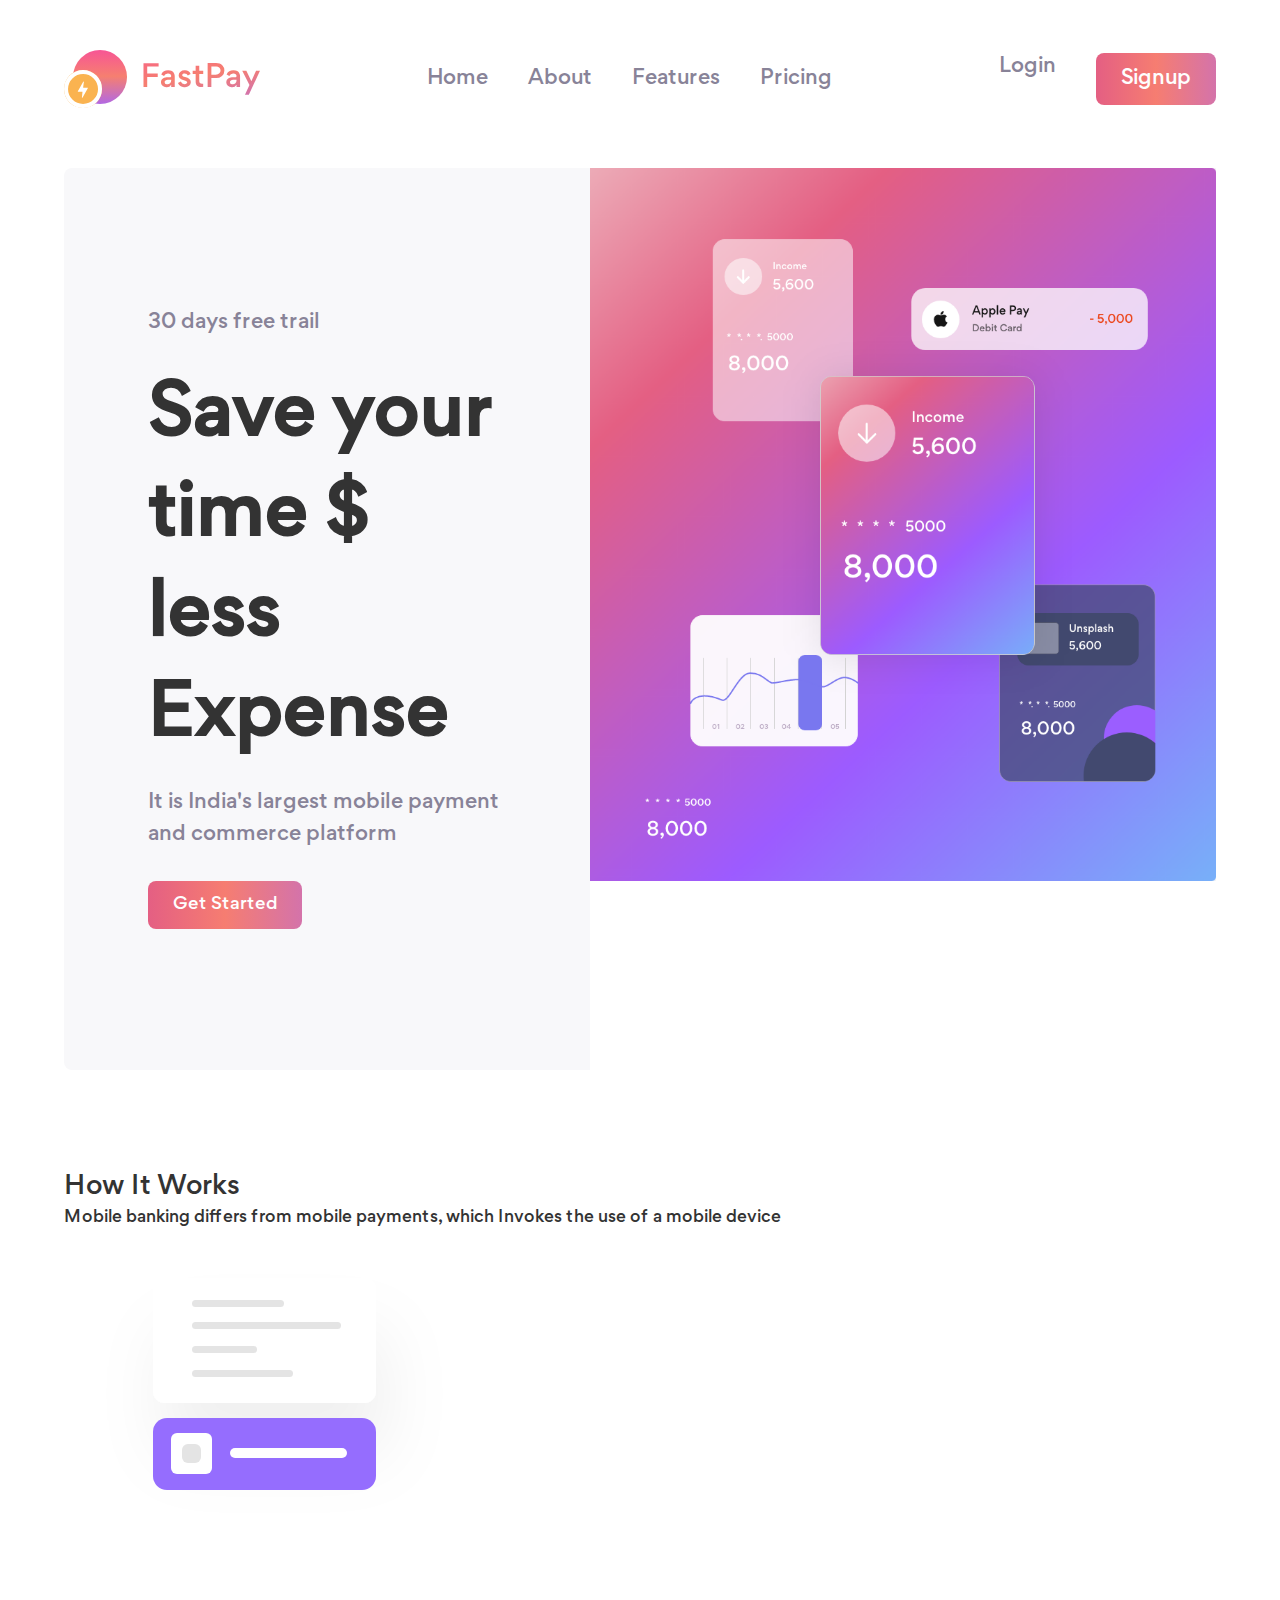
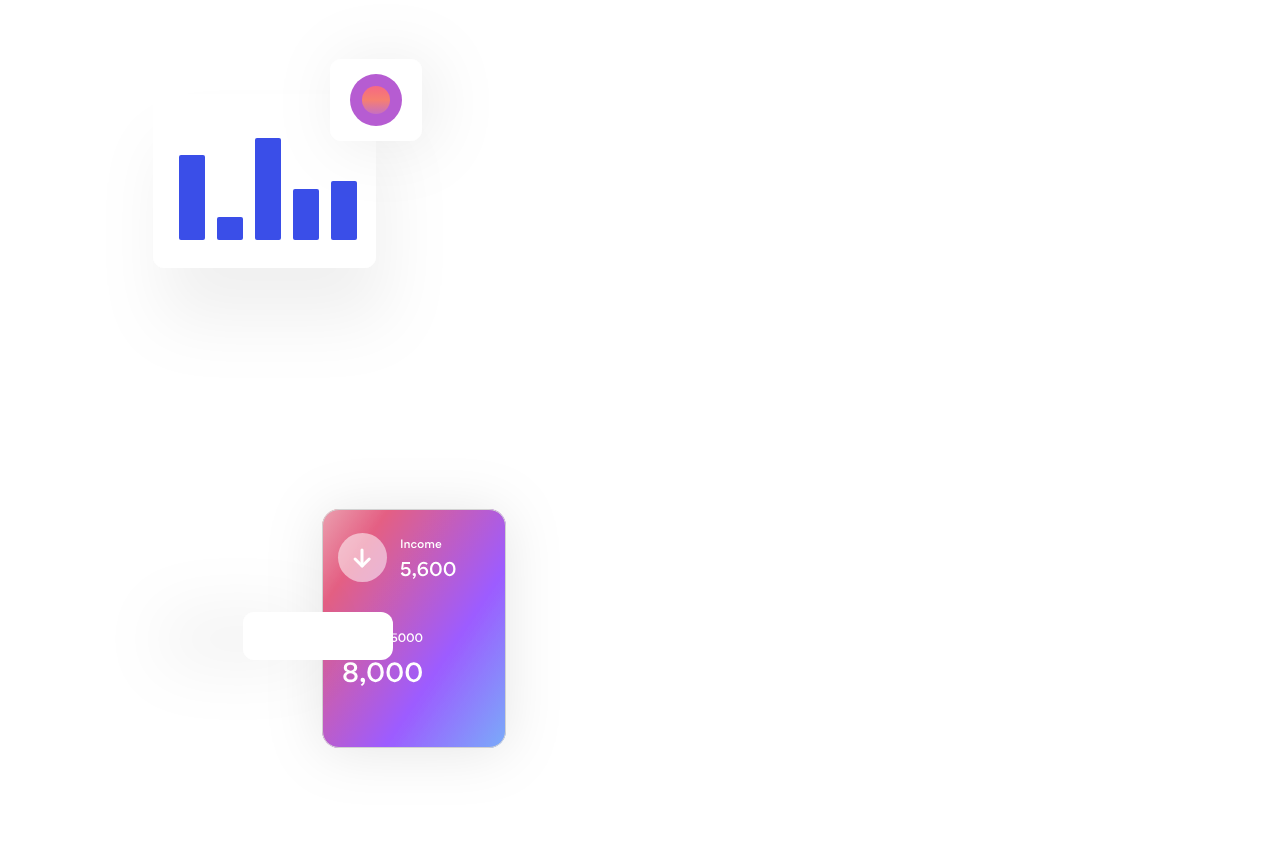
==== index.html @ bd124e69 "second  commit" ====
<!DOCTYPE html>
<html lang="en">
  <head>
    <meta charset="UTF-8" />
    <meta http-equiv="X-UA-Compatible" content="IE=edge" />
    <meta name="viewport" content="width=device-width, initial-scale=1.0" />
    <title>FastPay</title>
    <link rel="stylesheet" href="style.css" />
  </head>
  <body>
    <!-- header -->
    <header>
      <section class="wrapper">
        <section class="head">
          <div class="left">
            <h1>
              <a href="#"><img src="Assets/fastpay - logo.svg" alt="logo" /></a>
            </h1>
          </div>
          <div class="middle">
            <nav>
              <ul>
                <li><a href="#">Home</a></li>
                <li><a href="#">About</a></li>
                <li><a href="#">Features</a></li>
                <li><a href="#">Pricing</a></li>
              </ul>
            </nav>
          </div>
          <div class="right">
            <ul>
              <li><a href="#">Login</a></li>
              <li><a href="#" class="button">Signup</a></li>
            </ul>
          </div>
        </section>
      </section>
    </header>

    <!-- <section id="spotlight"> -->
    <section id="spotlight">
      <section class="wrapper">
        <section class="container">
          <div class="left">
            <small>30 days free trail</small>
            <h3>Save your time $ less Expense</h3>
            <p>It is India's largest mobile payment and commerce platform</p>
            <a href="#" class="button">Get Started</a>
          </div>
          <div class="right">
            <img src="Assets/spotlight - image.png" alt="spotlight" />
          </div>
        </section>
      </section>
    </section>

    <!-- <section id="working"> -->
    <section id="working">
      <section class="wrapper">
        <div class="top">
          <h2>How It Works</h2>
          <p>
            Mobile banking differs from mobile payments, which Invokes the use
            of a mobile device
          </p>
        </div>
        <div class="bottom">
            <div class="left">
                <div class="information">
                    <img src="Assets/information.svg" alt="information">
                </div>
                <h5></h5>
                <p></p>
            </div>
            <div class="middle">
                <div class="Data Secure">
                    <img src="Assets/Data Secure.svg" alt="">
                </div>
                <h5></h5>
                <p></p>
            </div>
            <div class="right">
                <div class="Add cards">
                    <img src="Assets/Add cards.svg" alt="Add cards">
                </div>
                <h5></h5>
                <p></p>
                <div>
                    <h6></h6>
                </div>
            </div>
        </div>
      </section>
    </section>
  </body>
</html>
---- style.css ----
* {
  margin: 0;
  padding: 0;
  border: 0;
  vertical-align: baseline;
  background: transparent;
  font-weight: normal;
  text-decoration: none;
  outline: none;
  -webkit-box-sizing: border-box;
  -moz-box-sizing: border-box;
  box-sizing: border-box;
}
ol,
ul {
  list-style: none;
}
del {
  text-decoration: line-through;
}
@font-face {
  font-family: 'Gordita';
  src: url('fonts/Gordita-Medium.woff2') format('woff2'),
      url('fonts/Gordita-Regular.woff') format('woff');
  font-weight: 500;
  font-style: normal;
  font-display: swap;
}

@font-face {
  font-family: 'Gordita';
  src: url('fonts/Gordita-Medium.woff2') format('woff2'),
      url('fonts/Gordita-Medium.woff') format('woff');
  font-weight: normal;
  font-style: normal;
  font-display: swap;
}


body {
  font-family: "Gordita", Arial, Helvetica, sans-serif;
  font-size: 17px;
  color: #333;
  overflow-x: hidden;
  max-width: 1440px;
  margin: 0 auto;
}
input,
textarea,
select {
  font-family: "Gordita", Arial, Helvetica, sans-serif;
}

a {
  color: #333;
}
a:hover,
.submit:hover {
  filter: alpha(opacity = 85);
  -moz-opacity: 0.85;
  -khtml-opacity: 0.85;
  opacity: 0.85;
}
.thumb {
  display: block;
}
.thumb img {
  display: block;
  width: 100%;
}
p {
  line-height: 1.6em;
  font-size: 16px;
}
.hidden {
  display: none;
}
br.clear {
  clear: both;
  line-height: 0;
}
.wrapper {
  width: 90%;
  margin: 0 auto;
  max-width: 1440px;
}

/* header */

header { 
  
}
header section.wrapper{
  
}
header section.head{
  display: flex;
  justify-content: space-between;
  align-items: center;
  padding:50px 0;
}
header section.head ul li a{
  color: #888398;
  font-size: 20px;
  
}

header section.head div.left { 

}

header section.head div.left h1 { 

}

header section.head div.left h1 a { 

}

header section.head div.left h1 a img { 
  display: block;
  width: 100%;
}

header section.head div.middle { 

}

header section.head div.middle nav { 

}

header section.head div.middle nav ul { 
  display: flex;
  justify-content: space-between;

}

header section.head div.middle nav ul li { 
  margin-right: 40px;
}
header section.head div.middle nav ul li:last-child{
  margin-right: 0px;
}

header section.head div.middle nav ul li a { 

}
header section.head div.middle nav ul li a:hover{
  color: #000;
  border-bottom: 3px solid #E45F83;
  font-weight: 500;
}

header section.head div.right { 

}

header section.head div.right ul { 
  display: flex;
  justify-content: space-between;
}

header section.head div.right ul li { 
  margin-right: 40px;
}
header section.head div.right ul li:last-child { 
  margin-right: 0;
}
header section.head div.right ul li a.button { 
  display: inline-block;
  background-image: linear-gradient(to right,#E45F83,#f67d71,#d473aa);
  color: #fefefe;
  padding: 12px 25px;
  border-radius: 8px;
}
#spotlight { 

}
#spotlight section.wrapper { 

}

#spotlight section.container {
  display: flex;
  padding: 10px 0 100px;
}

#spotlight section.container div.left {
  background: #F8F8FA;
  width: 46%;
  padding: 141px 84px ;
  border-radius: 8px 0 0 8px;
}

#spotlight section.container div.left small {
  color: #888398;
  font-size: 20px;
  font-weight: 400;
}

#spotlight section.container div.left h3 {
  font-size: 70px;
  font-weight: bolder;
  font-family: 'Gordita';
  margin-bottom: 20px;
  margin-top: 30px;
}

#spotlight section.container div.left p {
  color: #888398;
  font-size: 20px;
  margin-bottom: 30px;
}

#spotlight section.container div.left a.button { 
  display: inline-block;
  background-image: linear-gradient(to right,#E45F83,#f67d71,#d473aa);
  color: #fefefe;
  padding: 12px 25px;
  border-radius: 8px;
}

#spotlight section.container div.right {
  width: 55%;
}

#spotlight section.container div.right img { 
  display: block;
  width: 100%;
}
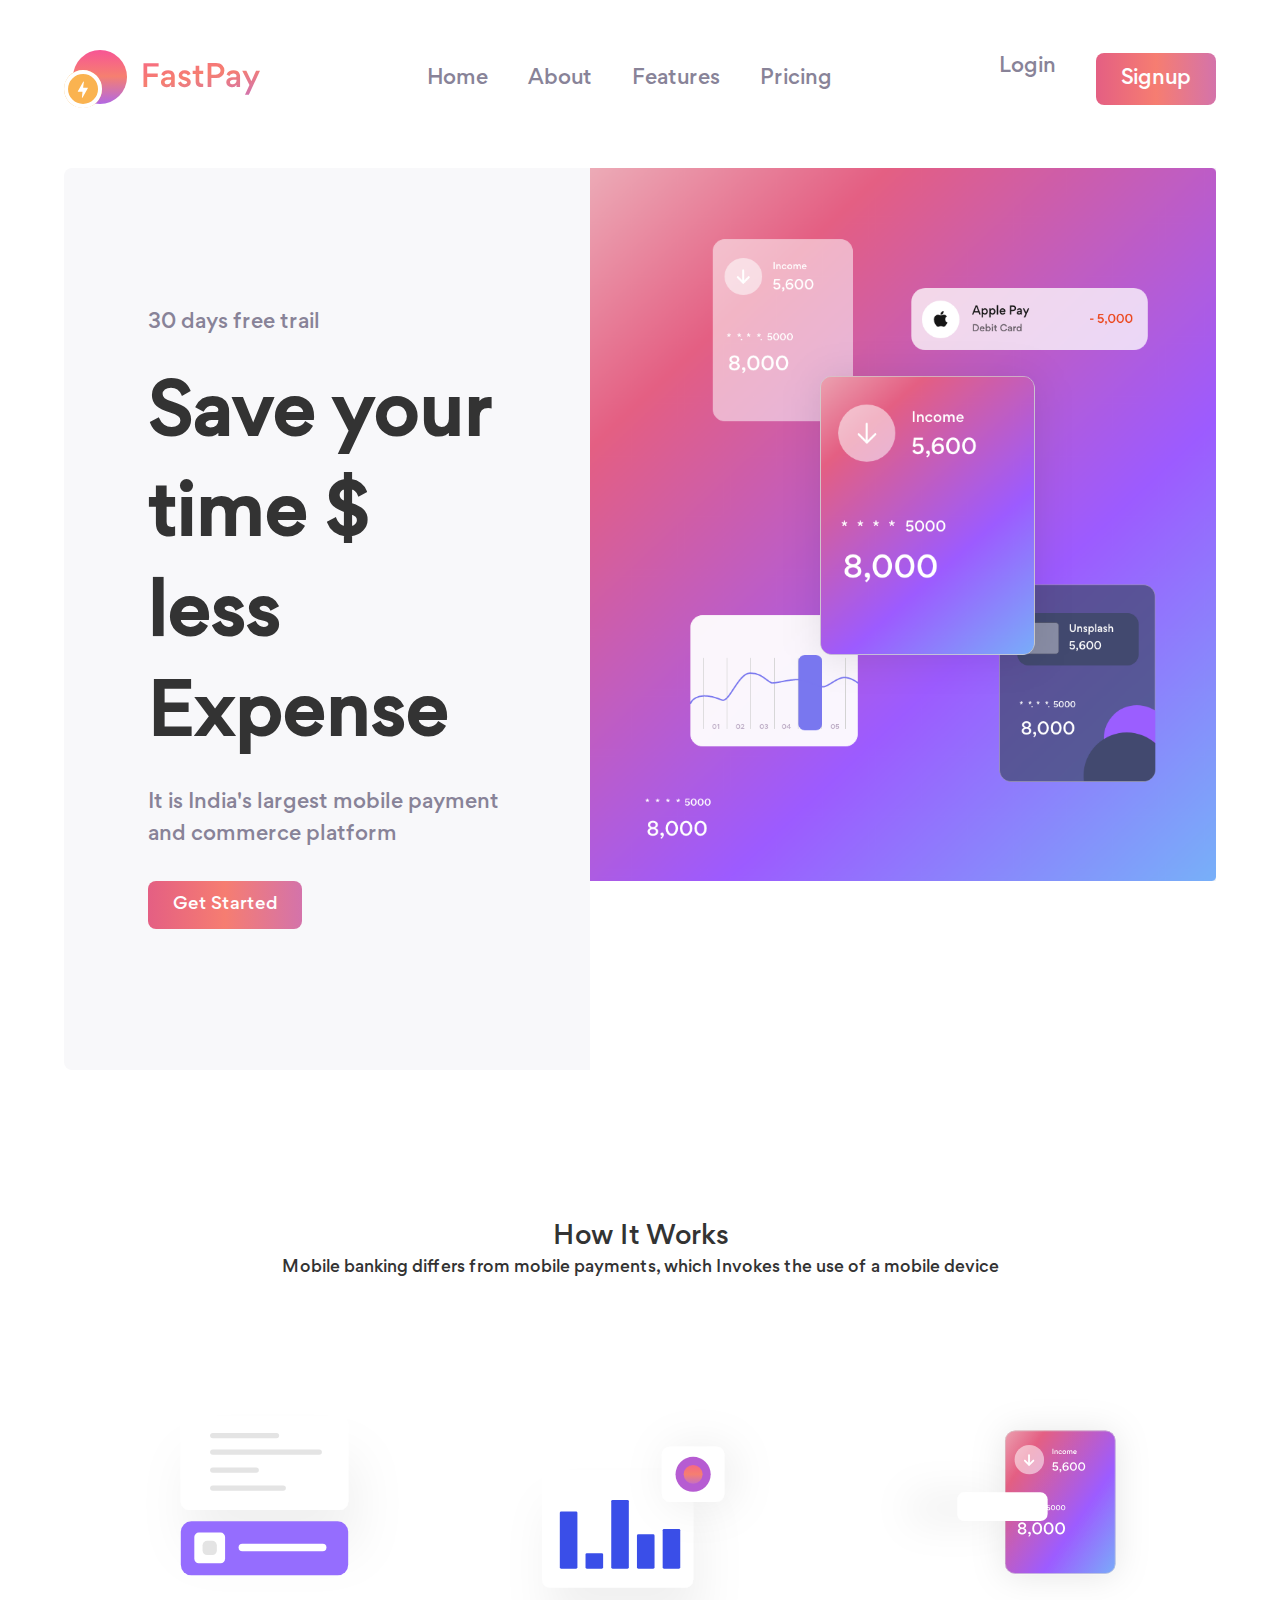
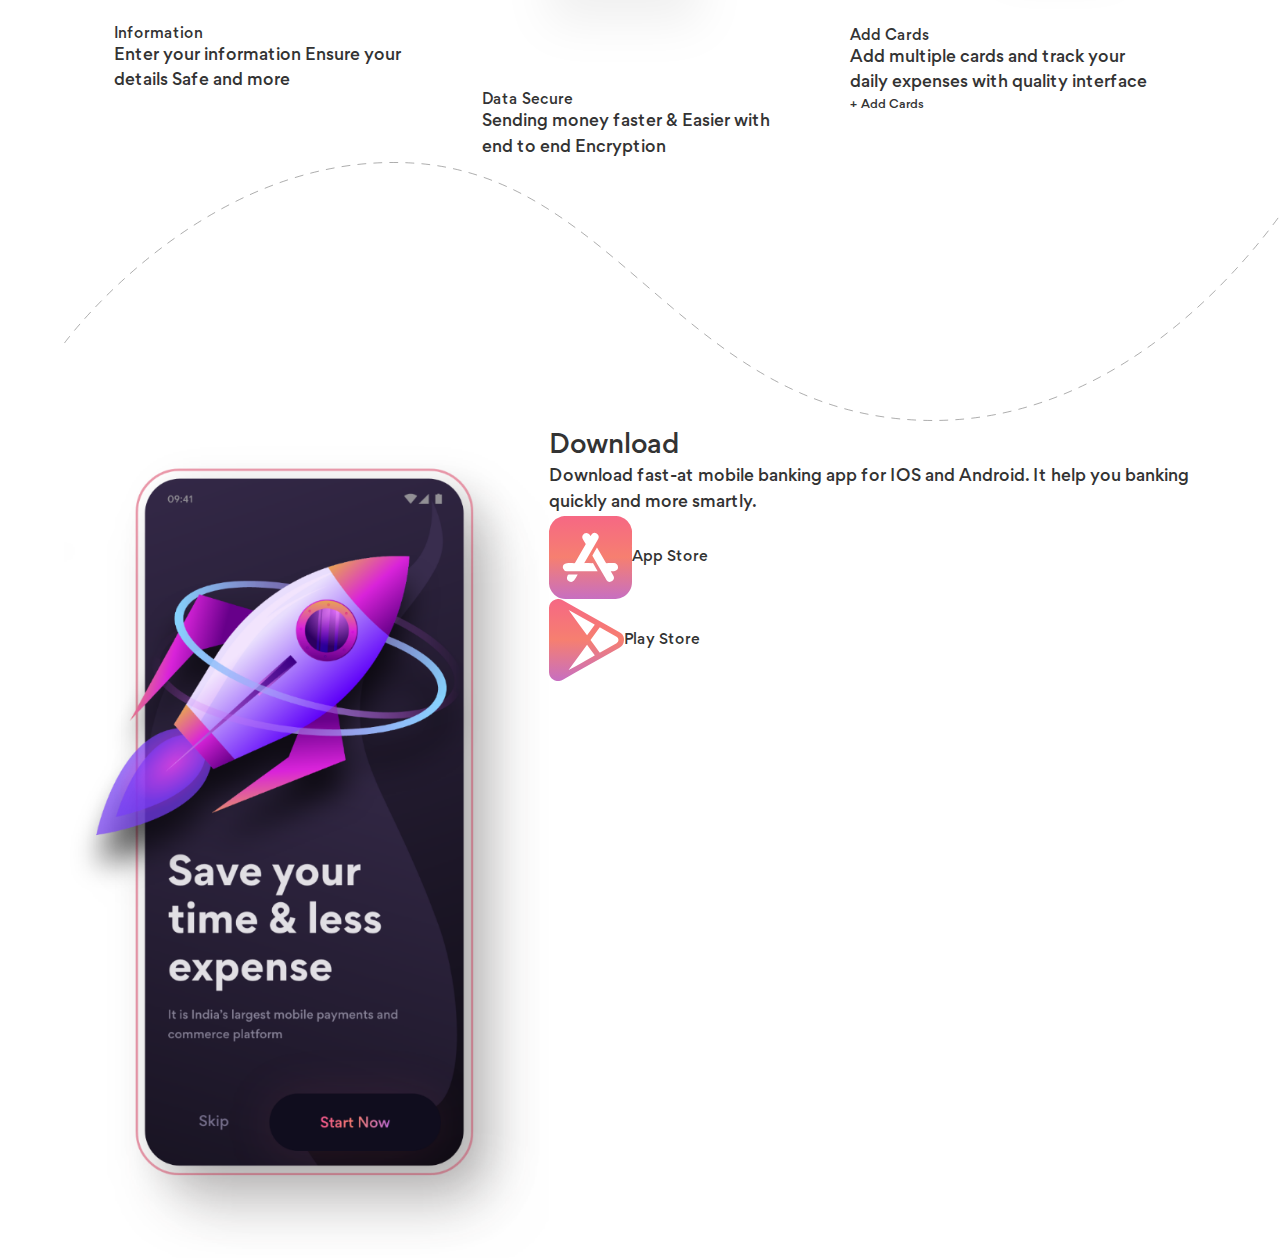
==== commit 3c61467c: "third  commit" ====
--- a/index.html
+++ b/index.html
@@ -55,41 +55,77 @@
     </section>
 
     <!-- <section id="working"> -->
-    <section id="working">
-      <section class="wrapper">
-        <div class="top">
-          <h2>How It Works</h2>
-          <p>
-            Mobile banking differs from mobile payments, which Invokes the use
-            of a mobile device
-          </p>
-        </div>
-        <div class="bottom">
+      <section id="working">
+        <section class="wrapper">
+          <div class="top">
+            <h2>How It Works</h2>
+            <p>
+              Mobile banking differs from mobile payments, which Invokes the use
+              of a mobile device
+            </p>
+          </div>
+          <div class="bottom">
             <div class="left">
-                <div class="information">
-                    <img src="Assets/information.svg" alt="information">
-                </div>
-                <h5></h5>
-                <p></p>
+              <div class="information">
+                <img src="Assets/information.svg" alt="information" />
+              </div>
+              <h5>Information</h5>
+              <p>Enter your information Ensure your details Safe and more</p>
             </div>
             <div class="middle">
-                <div class="Data Secure">
-                    <img src="Assets/Data Secure.svg" alt="">
-                </div>
-                <h5></h5>
-                <p></p>
+              <div class="Data Secure">
+                <img src="Assets/Data Secure.svg" alt="" />
+              </div>
+              <h5>Data Secure</h5>
+              <p>Sending money faster & Easier with end to end Encryption</p>
             </div>
             <div class="right">
-                <div class="Add cards">
-                    <img src="Assets/Add cards.svg" alt="Add cards">
-                </div>
-                <h5></h5>
-                <p></p>
-                <div>
-                    <h6></h6>
-                </div>
+              <div class="Add cards">
+                <img src="Assets/Add cards.svg" alt="Add cards" />
+              </div>
+              <h5>Add Cards</h5>
+              <p>
+                Add multiple cards and track your daily expenses with quality
+                interface
+              </p>
+              <div class="card">
+                <h6>+ Add Cards</h6>
+              </div>
             </div>
-        </div>
+          </div>
+          <div class="path">
+            <img src="Assets/how it work - path.svg" alt="path" />
+          </div>
+        </section>
+      </section>
+  
+   
+    <section id="content">
+      <section class="wrapper">
+        <section class="download">
+          <div class="left">
+            <img src="Assets/download.png" alt="download" />
+          </div>
+          <div class="right">
+            <h2>Download</h2>
+            <p>
+              Download fast-at mobile banking app for IOS and Android. It help
+              you banking quickly and more smartly.
+            </p>
+            <a href="#">
+              <div class="app">
+                <img src="Assets/App Store.svg" alt="app-store" />
+              </div>
+              <small>App Store</small>
+            </a>
+            <a href="#">
+              <div class="play">
+                <img src="Assets/Play Store.svg" alt="play-store" />
+              </div>
+              <small>Play Store</small>
+            </a>
+          </div>
+        </section>
       </section>
     </section>
   </body>
--- a/style.css
+++ b/style.css
@@ -228,4 +228,159 @@
 #spotlight section.container div.right img { 
   display: block;
   width: 100%;
+}
+
+
+workking
+#working { 
+
+}
+
+#working div.top { 
+  text-align: center;
+  padding: 50px 0 100px;
+  position: relative;
+}
+
+#working div.top h2 { 
+
+}
+
+#working div.top p { 
+
+}
+
+#working div.bottom { 
+  display: flex;
+  justify-content: space-between;
+  padding: 0 50px;
+  
+}
+
+#working div.bottom div.left { 
+  width: 30%;
+}
+
+#working div.bottom div.left div.information { 
+
+}
+
+#working div.bottom div.left div.information img { 
+  display: block;
+  width: 100%;
+}
+
+#working div.bottom div.left h5 { 
+
+}
+
+#working div.bottom div.left p { 
+
+}
+
+#working div.bottom div.middle { 
+  width: 30%;
+  
+}
+
+#working div.bottom div.middle div.Data { 
+
+}
+
+#working div.bottom div.middle div.Data img { 
+  display: block;
+  width: 100%;
+}
+
+#working div.bottom div.middle h5 { 
+
+}
+
+#working div.bottom div.middle p { 
+
+}
+
+#working div.bottom div.right { 
+  width: 30%;
+
+}
+
+#working div.bottom div.right div.Add { 
+
+}
+
+#working div.bottom div.right div.Add img { 
+  display: block;
+  width: 100%;
+}
+
+#working div.bottom div.right h5 { 
+
+}
+
+#working div.bottom div.right p { 
+
+}
+
+#working div.bottom div.right div.card { 
+
+}
+
+#working div.bottom div.right div.card h6 { 
+
+}
+#working div.path{
+ 
+}
+#working div.path img {
+  
+}
+
+
+#content { 
+
+}
+
+#content section.download { 
+  display: flex;
+}
+
+#content section.download div.left { 
+
+}
+
+#content section.download div.left img { 
+  display: block;
+  width: 100%;
+}
+
+#content section.download div.right { 
+
+}
+
+#content section.download div.right h2 { 
+
+}
+
+#content section.download div.right p { 
+
+}
+
+#content section.download div.right a { 
+  display: flex;
+  align-items: center;
+
+}
+
+#content section.download div.right a div { 
+  
+}
+
+#content section.download div.right a div img { 
+  display: flex;
+  width: 100%;
+}
+
+#content section.download div.right a small { 
+
 }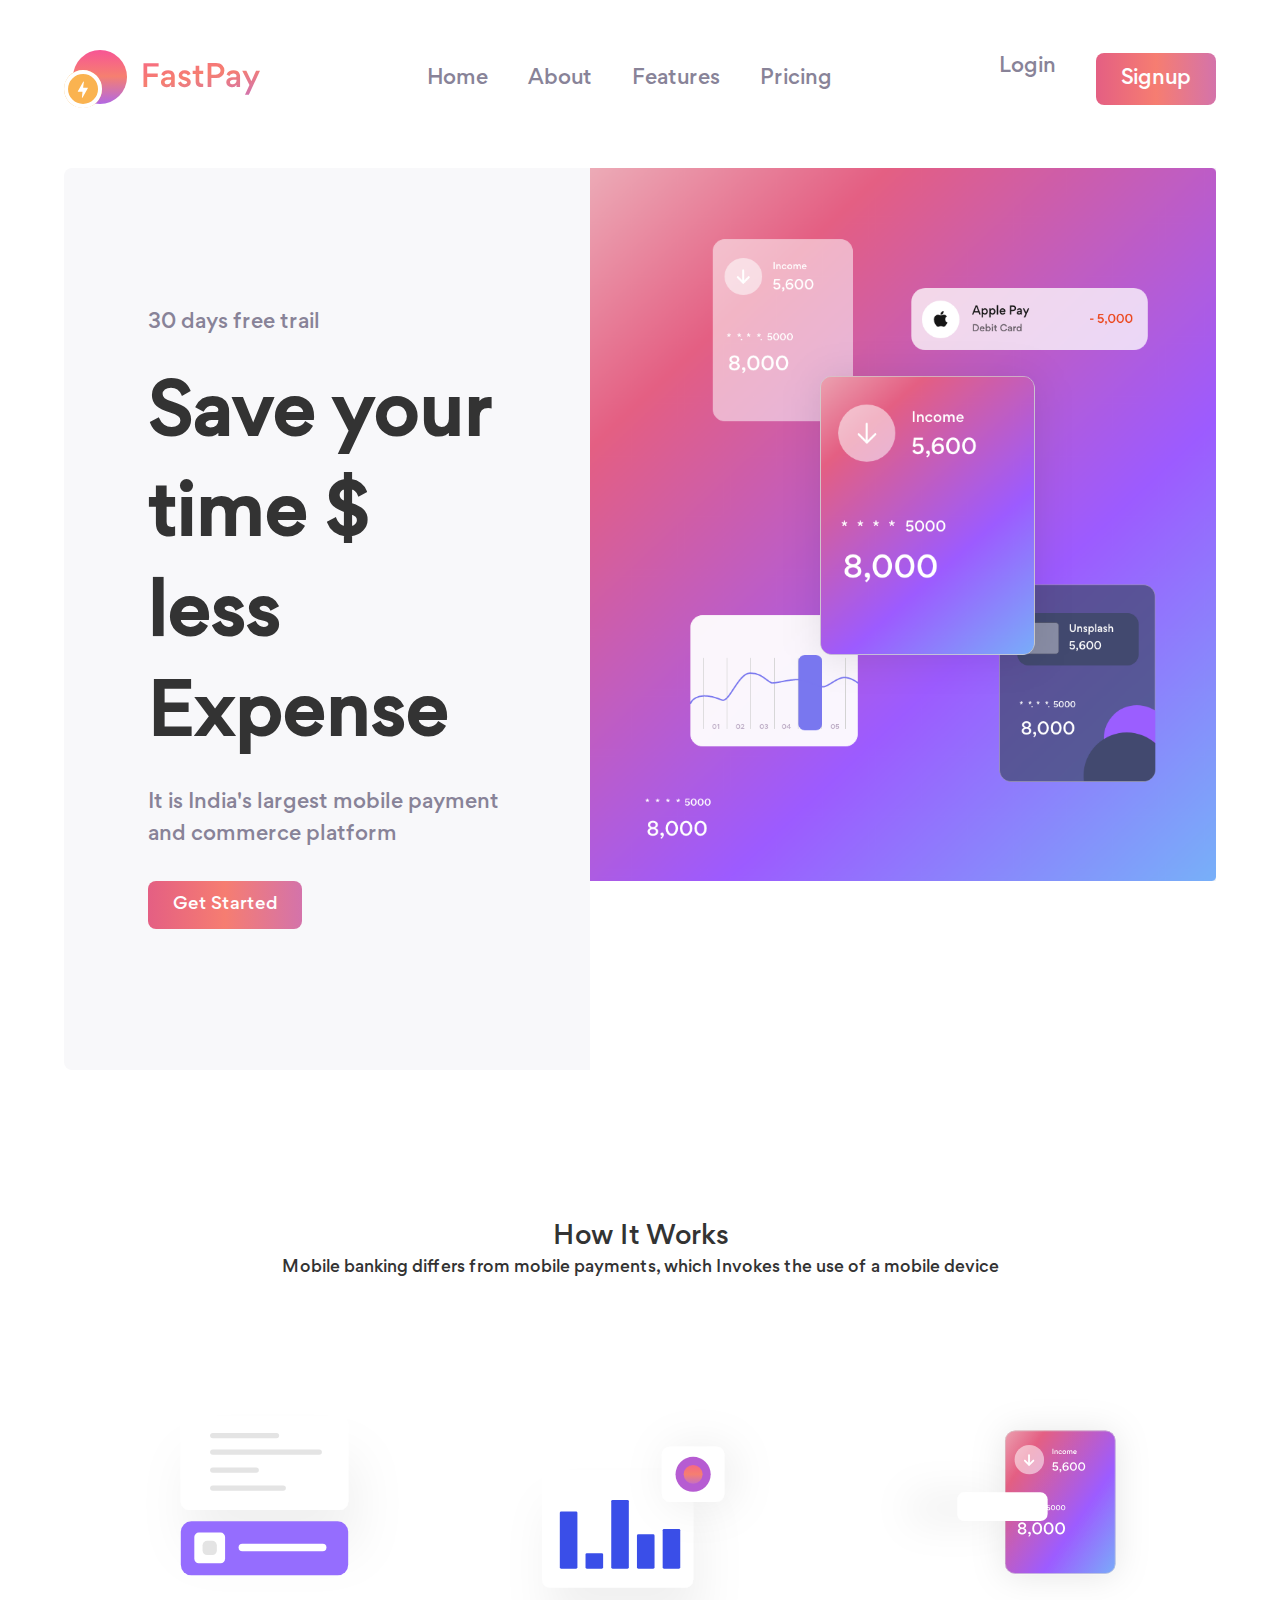
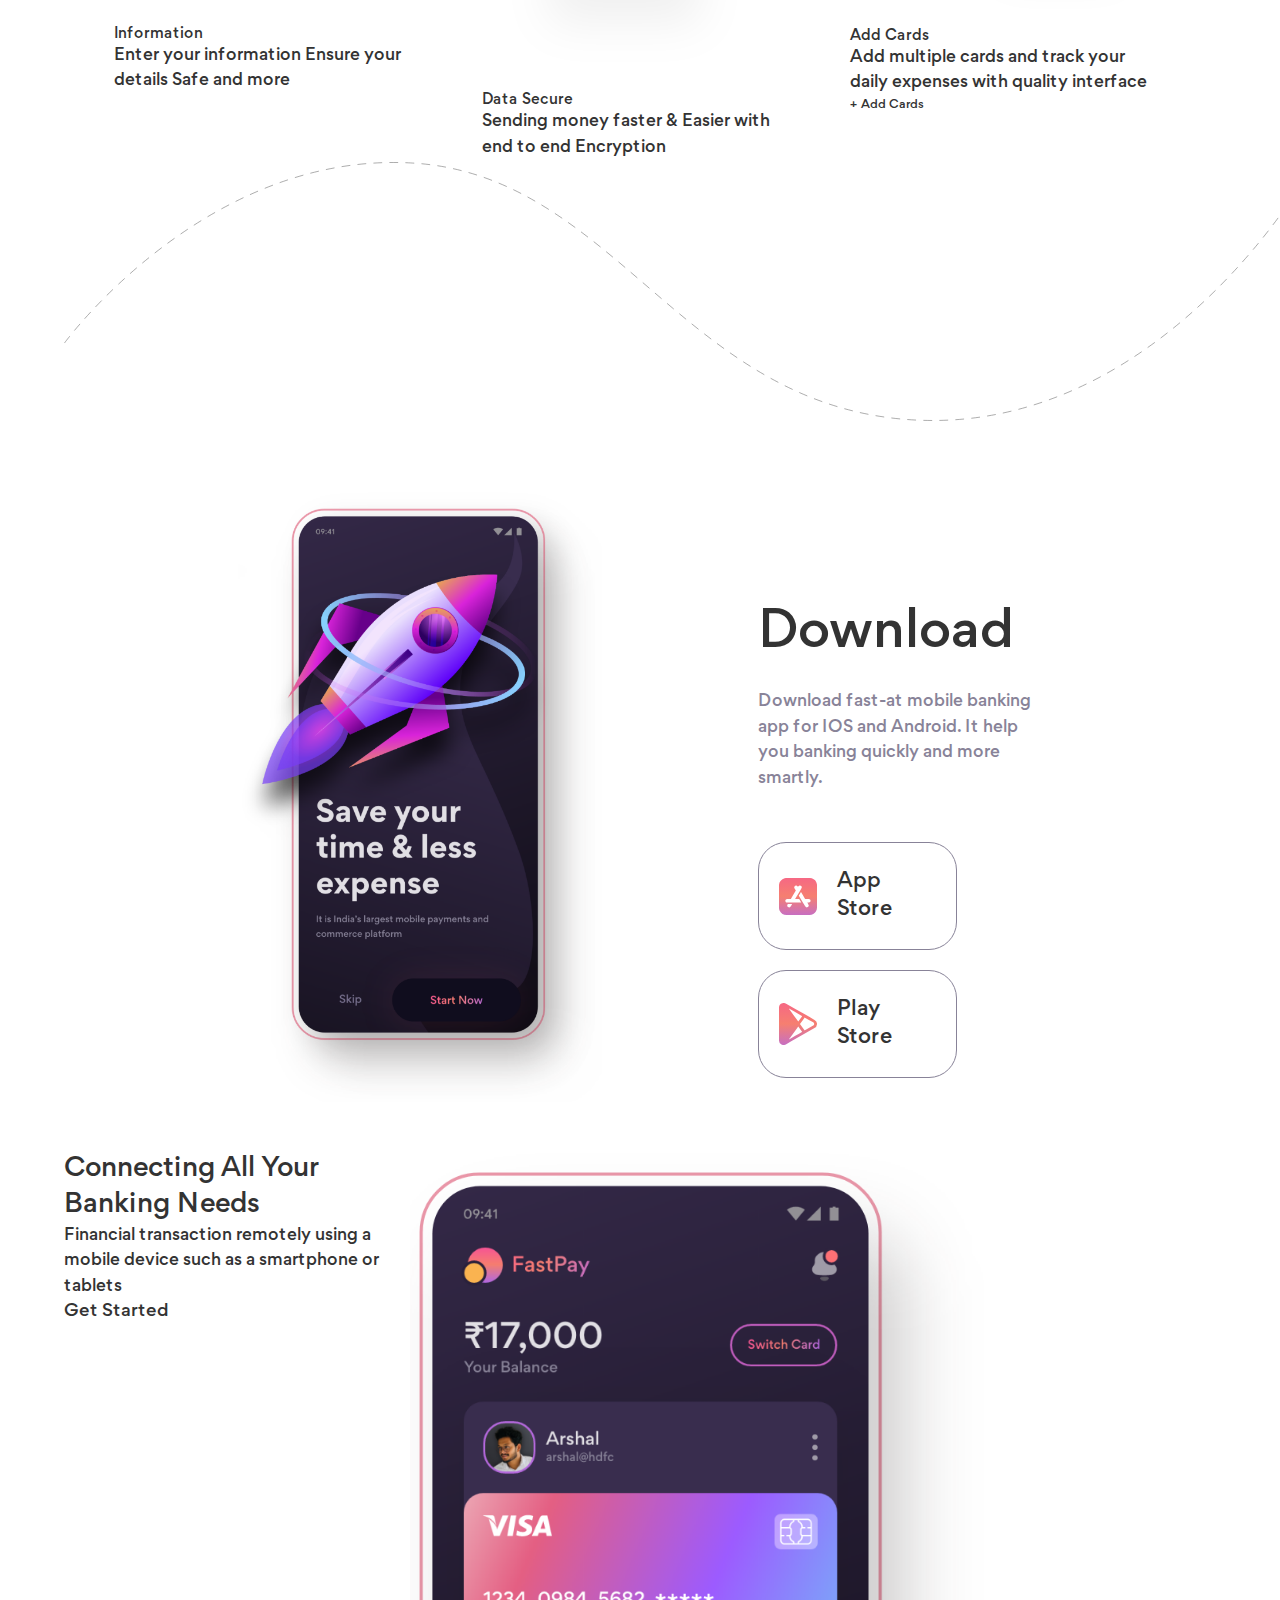
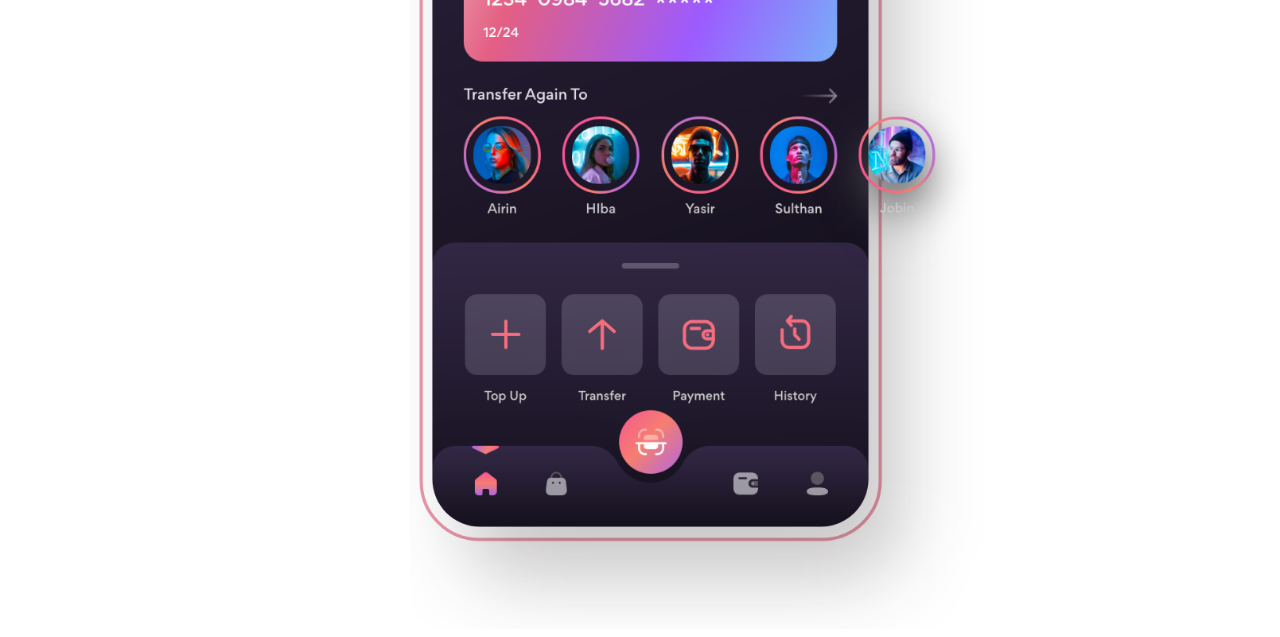
==== commit e91f6516: "forth  commit" ====
--- a/index.html
+++ b/index.html
@@ -55,56 +55,58 @@
     </section>
 
     <!-- <section id="working"> -->
-      <section id="working">
-        <section class="wrapper">
-          <div class="top">
-            <h2>How It Works</h2>
+    <section id="working">
+      <section class="wrapper">
+        <div class="top">
+          <h2>How It Works</h2>
+          <p>
+            Mobile banking differs from mobile payments, which Invokes the use
+            of a mobile device
+          </p>
+        </div>
+        <div class="bottom">
+          <div class="left">
+            <div class="information">
+              <img src="Assets/information.svg" alt="information" />
+            </div>
+            <h5>Information</h5>
+            <p>Enter your information Ensure your details Safe and more</p>
+          </div>
+          <div class="middle">
+            <div class="Data Secure">
+              <img src="Assets/Data Secure.svg" alt="" />
+            </div>
+            <h5>Data Secure</h5>
+            <p>Sending money faster & Easier with end to end Encryption</p>
+          </div>
+          <div class="right">
+            <div class="Add cards">
+              <img src="Assets/Add cards.svg" alt="Add cards" />
+            </div>
+            <h5>Add Cards</h5>
             <p>
-              Mobile banking differs from mobile payments, which Invokes the use
-              of a mobile device
+              Add multiple cards and track your daily expenses with quality
+              interface
             </p>
-          </div>
-          <div class="bottom">
-            <div class="left">
-              <div class="information">
-                <img src="Assets/information.svg" alt="information" />
-              </div>
-              <h5>Information</h5>
-              <p>Enter your information Ensure your details Safe and more</p>
-            </div>
-            <div class="middle">
-              <div class="Data Secure">
-                <img src="Assets/Data Secure.svg" alt="" />
-              </div>
-              <h5>Data Secure</h5>
-              <p>Sending money faster & Easier with end to end Encryption</p>
-            </div>
-            <div class="right">
-              <div class="Add cards">
-                <img src="Assets/Add cards.svg" alt="Add cards" />
-              </div>
-              <h5>Add Cards</h5>
-              <p>
-                Add multiple cards and track your daily expenses with quality
-                interface
-              </p>
-              <div class="card">
-                <h6>+ Add Cards</h6>
-              </div>
+            <div class="card">
+              <h6>+ Add Cards</h6>
             </div>
           </div>
-          <div class="path">
-            <img src="Assets/how it work - path.svg" alt="path" />
-          </div>
-        </section>
+        </div>
+        <div class="path">
+          <img src="Assets/how it work - path.svg" alt="path" />
+        </div>
       </section>
-  
-   
+    </section>
+
+    <!-- <section id="content"> -->
     <section id="content">
       <section class="wrapper">
         <section class="download">
           <div class="left">
-            <img src="Assets/download.png" alt="download" />
+            <div class="image">
+              <img src="Assets/download.png" alt="download" />
+            </div>
           </div>
           <div class="right">
             <h2>Download</h2>
@@ -112,18 +114,40 @@
               Download fast-at mobile banking app for IOS and Android. It help
               you banking quickly and more smartly.
             </p>
-            <a href="#">
-              <div class="app">
-                <img src="Assets/App Store.svg" alt="app-store" />
-              </div>
-              <small>App Store</small>
-            </a>
-            <a href="#">
-              <div class="play">
-                <img src="Assets/Play Store.svg" alt="play-store" />
-              </div>
-              <small>Play Store</small>
-            </a>
+            <div class="store">
+              <a href="#">
+                <div class="app">
+                  <img src="Assets/App Store.svg" alt="app-store" />
+                </div>
+                <small>App Store</small>
+              </a>
+              <a href="#">
+                <div class="play">
+                  <img src="Assets/Play Store.svg" alt="play-store" />
+                </div>
+                <small>Play Store</small>
+              </a>
+            </div>
+          </div>
+        </section>
+      </section>
+    </section>
+
+    <section id="banking">
+      <section class="wrapper">
+        <section class="connecting">
+          <div class="left">
+            <h2>Connecting All Your Banking Needs</h2>
+            <p>
+              Financial transaction remotely using a mobile device such as a
+              smartphone or tablets
+            </p>
+            <a href="#" class="button">Get Started</a>
+          </div>
+          <div class="right">
+            <div class="connecting">
+              <img src="Assets/Connecting.png" alt="connecting" />
+            </div>
           </div>
         </section>
       </section>
--- a/style.css
+++ b/style.css
@@ -19,23 +19,22 @@
   text-decoration: line-through;
 }
 @font-face {
-  font-family: 'Gordita';
-  src: url('fonts/Gordita-Medium.woff2') format('woff2'),
-      url('fonts/Gordita-Regular.woff') format('woff');
+  font-family: "Gordita";
+  src: url("fonts/Gordita-Medium.woff2") format("woff2"),
+    url("fonts/Gordita-Regular.woff") format("woff");
   font-weight: 500;
   font-style: normal;
   font-display: swap;
 }
 
 @font-face {
-  font-family: 'Gordita';
-  src: url('fonts/Gordita-Medium.woff2') format('woff2'),
-      url('fonts/Gordita-Medium.woff') format('woff');
+  font-family: "Gordita";
+  src: url("fonts/Gordita-Medium.woff2") format("woff2"),
+    url("fonts/Gordita-Medium.woff") format("woff");
   font-weight: normal;
   font-style: normal;
   font-display: swap;
 }
-
 
 body {
   font-family: "Gordita", Arial, Helvetica, sans-serif;
@@ -87,98 +86,85 @@
 
 /* header */
 
-header { 
-  
-}
-header section.wrapper{
-  
-}
-header section.head{
+header {
+}
+header section.wrapper {
+}
+header section.head {
   display: flex;
   justify-content: space-between;
   align-items: center;
-  padding:50px 0;
-}
-header section.head ul li a{
+  padding: 50px 0;
+}
+header section.head ul li a {
   color: #888398;
   font-size: 20px;
-  
-}
-
-header section.head div.left { 
-
-}
-
-header section.head div.left h1 { 
-
-}
-
-header section.head div.left h1 a { 
-
-}
-
-header section.head div.left h1 a img { 
-  display: block;
-  width: 100%;
-}
-
-header section.head div.middle { 
-
-}
-
-header section.head div.middle nav { 
-
-}
-
-header section.head div.middle nav ul { 
+}
+
+header section.head div.left {
+}
+
+header section.head div.left h1 {
+}
+
+header section.head div.left h1 a {
+}
+
+header section.head div.left h1 a img {
+  display: block;
+  width: 100%;
+}
+
+header section.head div.middle {
+}
+
+header section.head div.middle nav {
+}
+
+header section.head div.middle nav ul {
   display: flex;
   justify-content: space-between;
-
-}
-
-header section.head div.middle nav ul li { 
+}
+
+header section.head div.middle nav ul li {
   margin-right: 40px;
 }
-header section.head div.middle nav ul li:last-child{
+header section.head div.middle nav ul li:last-child {
   margin-right: 0px;
 }
 
-header section.head div.middle nav ul li a { 
-
-}
-header section.head div.middle nav ul li a:hover{
+header section.head div.middle nav ul li a {
+}
+header section.head div.middle nav ul li a:hover {
   color: #000;
-  border-bottom: 3px solid #E45F83;
+  border-bottom: 3px solid #e45f83;
   font-weight: 500;
 }
 
-header section.head div.right { 
-
-}
-
-header section.head div.right ul { 
+header section.head div.right {
+}
+
+header section.head div.right ul {
   display: flex;
   justify-content: space-between;
 }
 
-header section.head div.right ul li { 
+header section.head div.right ul li {
   margin-right: 40px;
 }
-header section.head div.right ul li:last-child { 
+header section.head div.right ul li:last-child {
   margin-right: 0;
 }
-header section.head div.right ul li a.button { 
+header section.head div.right ul li a.button {
   display: inline-block;
-  background-image: linear-gradient(to right,#E45F83,#f67d71,#d473aa);
+  background-image: linear-gradient(to right, #e45f83, #f67d71, #d473aa);
   color: #fefefe;
   padding: 12px 25px;
   border-radius: 8px;
 }
-#spotlight { 
-
-}
-#spotlight section.wrapper { 
-
+#spotlight {
+}
+#spotlight section.wrapper {
 }
 
 #spotlight section.container {
@@ -187,9 +173,9 @@
 }
 
 #spotlight section.container div.left {
-  background: #F8F8FA;
+  background: #f8f8fa;
   width: 46%;
-  padding: 141px 84px ;
+  padding: 141px 84px;
   border-radius: 8px 0 0 8px;
 }
 
@@ -202,7 +188,7 @@
 #spotlight section.container div.left h3 {
   font-size: 70px;
   font-weight: bolder;
-  font-family: 'Gordita';
+  font-family: "Gordita";
   margin-bottom: 20px;
   margin-top: 30px;
 }
@@ -213,9 +199,9 @@
   margin-bottom: 30px;
 }
 
-#spotlight section.container div.left a.button { 
+#spotlight section.container div.left a.button {
   display: inline-block;
-  background-image: linear-gradient(to right,#E45F83,#f67d71,#d473aa);
+  background-image: linear-gradient(to right, #e45f83, #f67d71, #d473aa);
   color: #fefefe;
   padding: 12px 25px;
   border-radius: 8px;
@@ -225,162 +211,189 @@
   width: 55%;
 }
 
-#spotlight section.container div.right img { 
-  display: block;
-  width: 100%;
-}
-
-
-workking
-#working { 
-
-}
-
-#working div.top { 
+#spotlight section.container div.right img {
+  display: block;
+  width: 100%;
+}
+
+workking #working {
+}
+
+#working div.top {
   text-align: center;
   padding: 50px 0 100px;
   position: relative;
 }
 
-#working div.top h2 { 
-
-}
-
-#working div.top p { 
-
-}
-
-#working div.bottom { 
+#working div.top h2 {
+}
+
+#working div.top p {
+}
+
+#working div.bottom {
   display: flex;
   justify-content: space-between;
   padding: 0 50px;
-  
-}
-
-#working div.bottom div.left { 
-  width: 30%;
-}
-
-#working div.bottom div.left div.information { 
-
-}
-
-#working div.bottom div.left div.information img { 
-  display: block;
-  width: 100%;
-}
-
-#working div.bottom div.left h5 { 
-
-}
-
-#working div.bottom div.left p { 
-
-}
-
-#working div.bottom div.middle { 
-  width: 30%;
-  
-}
-
-#working div.bottom div.middle div.Data { 
-
-}
-
-#working div.bottom div.middle div.Data img { 
-  display: block;
-  width: 100%;
-}
-
-#working div.bottom div.middle h5 { 
-
-}
-
-#working div.bottom div.middle p { 
-
-}
-
-#working div.bottom div.right { 
-  width: 30%;
-
-}
-
-#working div.bottom div.right div.Add { 
-
-}
-
-#working div.bottom div.right div.Add img { 
-  display: block;
-  width: 100%;
-}
-
-#working div.bottom div.right h5 { 
-
-}
-
-#working div.bottom div.right p { 
-
-}
-
-#working div.bottom div.right div.card { 
-
-}
-
-#working div.bottom div.right div.card h6 { 
-
-}
-#working div.path{
- 
+}
+
+#working div.bottom div.left {
+  width: 30%;
+}
+
+#working div.bottom div.left div.information {
+}
+
+#working div.bottom div.left div.information img {
+  display: block;
+  width: 100%;
+}
+
+#working div.bottom div.left h5 {
+}
+
+#working div.bottom div.left p {
+}
+
+#working div.bottom div.middle {
+  width: 30%;
+}
+
+#working div.bottom div.middle div.Data {
+}
+
+#working div.bottom div.middle div.Data img {
+  display: block;
+  width: 100%;
+}
+
+#working div.bottom div.middle h5 {
+}
+
+#working div.bottom div.middle p {
+}
+
+#working div.bottom div.right {
+  width: 30%;
+}
+
+#working div.bottom div.right div.Add {
+}
+
+#working div.bottom div.right div.Add img {
+  display: block;
+  width: 100%;
+}
+
+#working div.bottom div.right h5 {
+}
+
+#working div.bottom div.right p {
+}
+
+#working div.bottom div.right div.card {
+}
+
+#working div.bottom div.right div.card h6 {
+}
+#working div.path {
 }
 #working div.path img {
-  
-}
-
-
-#content { 
-
-}
-
-#content section.download { 
-  display: flex;
-}
-
-#content section.download div.left { 
-
-}
-
-#content section.download div.left img { 
-  display: block;
-  width: 100%;
-}
-
-#content section.download div.right { 
-
-}
-
-#content section.download div.right h2 { 
-
-}
-
-#content section.download div.right p { 
-
-}
-
-#content section.download div.right a { 
+}
+
+#content {
+}
+
+#content section.download {
+  display: flex;
+  justify-content: center;
+  padding: 50px 103px;
+}
+
+#content section.download div.left {
+  width: 55%;
+}
+#content section.download div.left div.image {
+  width: 70%;
+}
+
+#content section.download div.left div.image img {
+  display: block;
+  width: 100%;
+}
+
+#content section.download div.right {
+  width: 30%;
+  padding-top: 60px;
+}
+
+#content section.download div.right h2 {
+  margin-bottom: 20px;
+  margin-top: 60px;
+  font-size: 50px;
+}
+
+#content section.download div.right p {
+  margin-bottom: 50px;
+  color: #888398;
+  font-size: 16px;
+}
+#content section.download div.right div.store {
+  width: 70%;
+}
+#content section.download div.right div.store a {
   display: flex;
   align-items: center;
-
-}
-
-#content section.download div.right a div { 
-  
-}
-
-#content section.download div.right a div img { 
-  display: flex;
-  width: 100%;
-}
-
-#content section.download div.right a small { 
+  border: 1px solid #888398;
+  border-radius: 28px;
+  margin-bottom: 20px;
+  padding: 25px 20px;
+}
+#content section.download div.right div.store a div {
+  width: 25%;
+}
+#content section.download div.right div.store a div img {
+  display: flex;
+  width: 100%;
+}
+#content section.download div.right div.store a small {
+  font-size: 20px;
+  margin-left: 20px;
+}
+
+
+#banking { 
+
+}
+
+#banking section.connecting { 
+  display: flex;
+}
+
+#banking section.connecting div.left { 
+  width: 30%;
+}
+
+#banking section.connecting div.left h2 { 
+
+}
+
+#banking section.connecting div.left p { 
+
+}
+
+#banking section.connecting div.left a.button { 
+
+}
+
+#banking section.connecting div.right { 
+  width: 30%;
+}
+
+#banking section.connecting div.right div.connecting { 
+
+}
+
+#banking section.connecting div.right div.connecting img { 
 
 }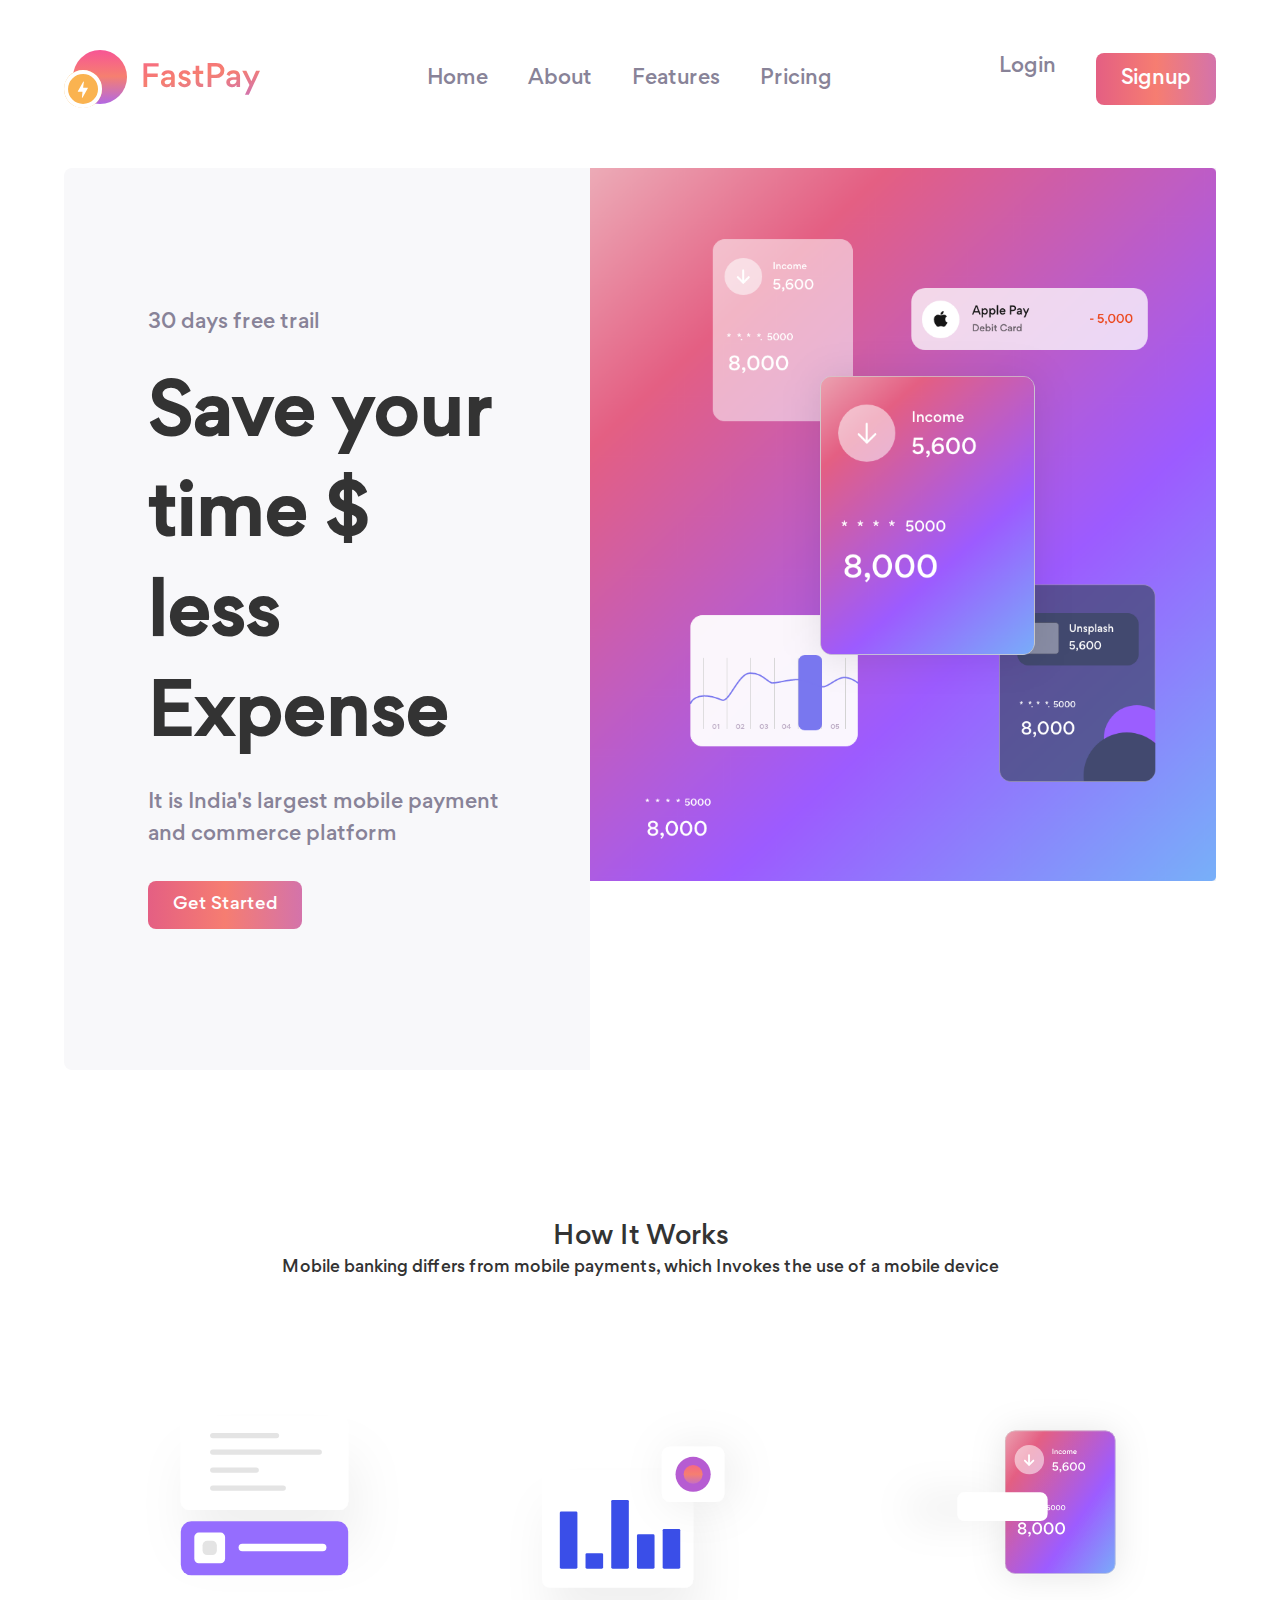
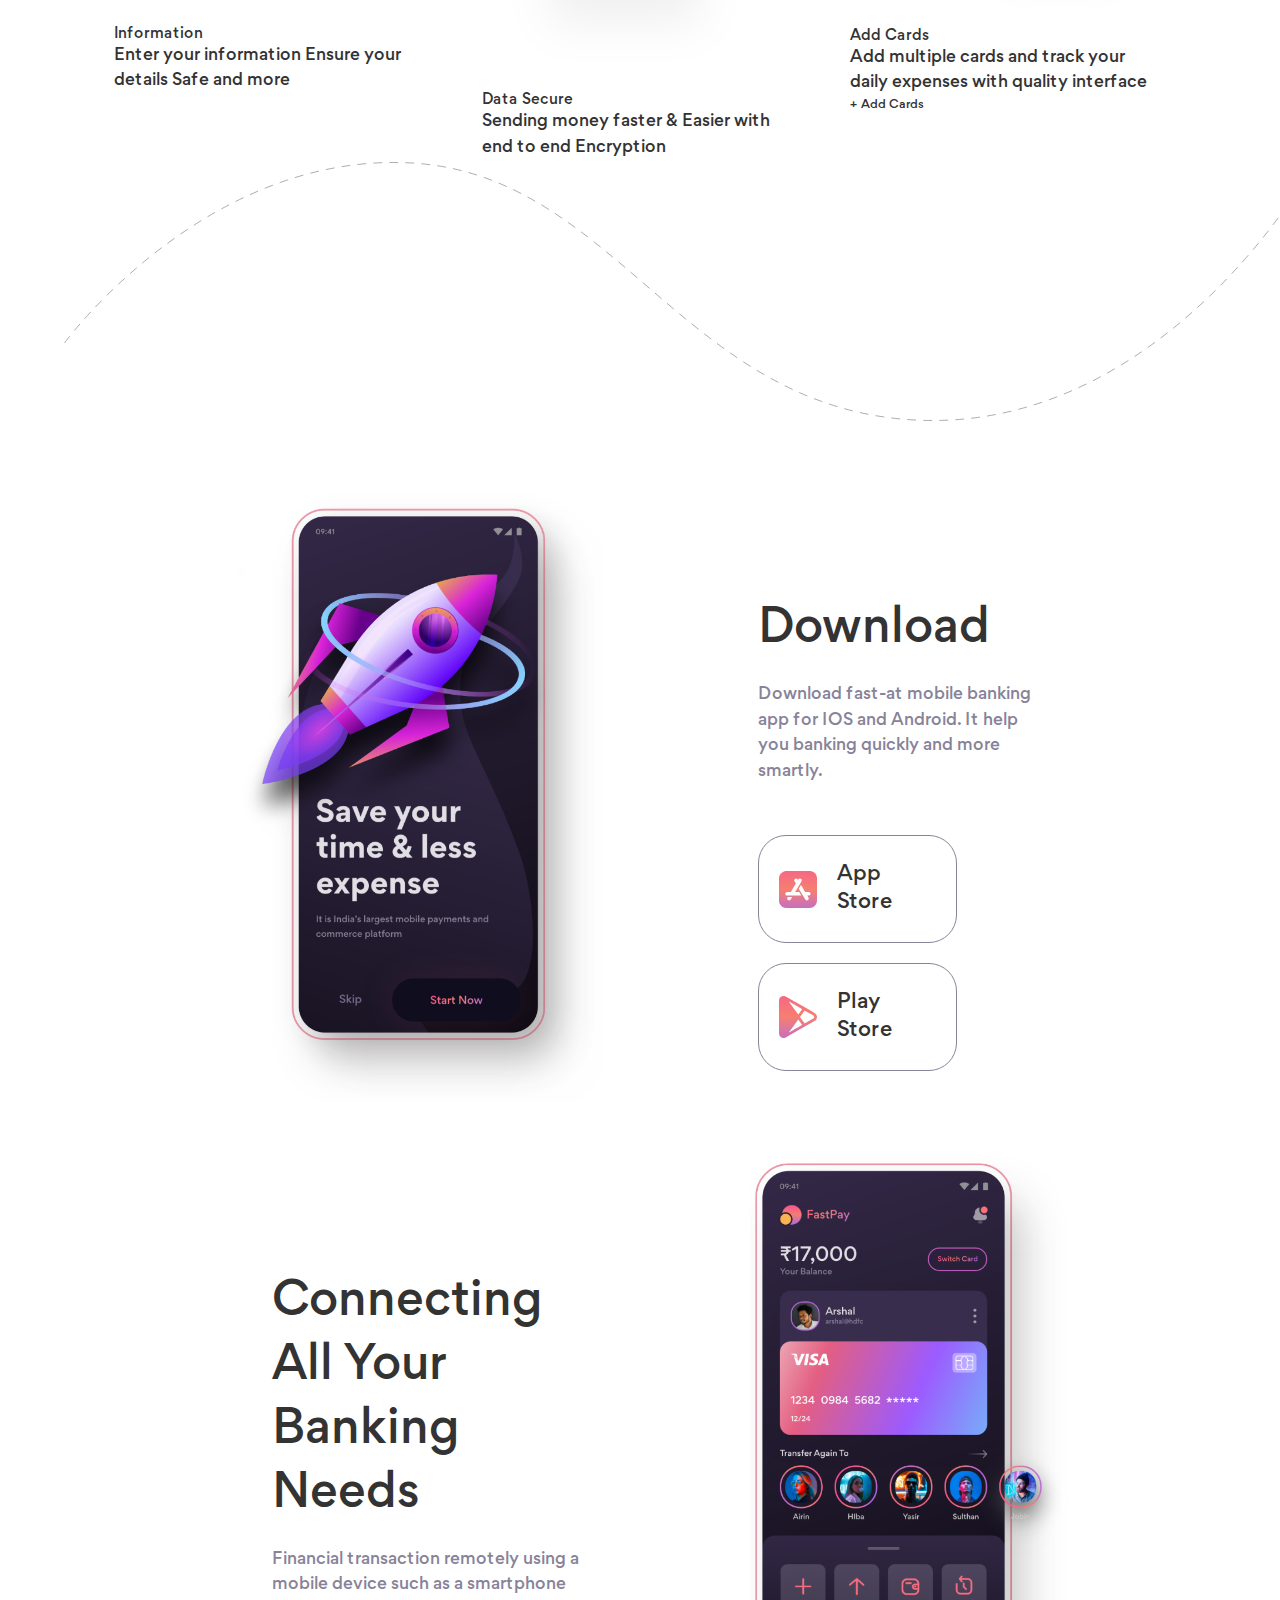
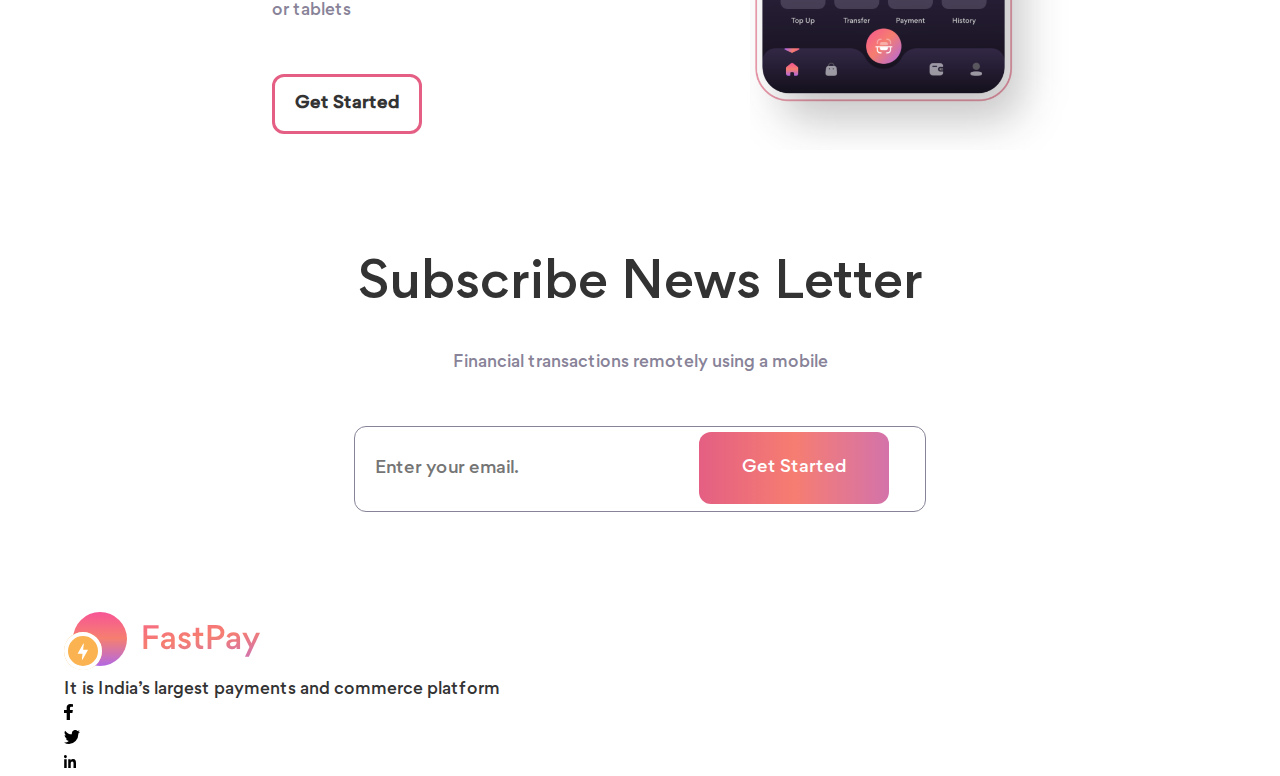
==== commit 79c4ca6f: "fifth  commit" ====
--- a/index.html
+++ b/index.html
@@ -133,24 +133,74 @@
       </section>
     </section>
 
+    <!-- <section id="banking">     -->
     <section id="banking">
       <section class="wrapper">
-        <section class="connecting">
-          <div class="left">
-            <h2>Connecting All Your Banking Needs</h2>
-            <p>
-              Financial transaction remotely using a mobile device such as a
-              smartphone or tablets
-            </p>
-            <a href="#" class="button">Get Started</a>
-          </div>
-          <div class="right">
-            <div class="connecting">
-              <img src="Assets/Connecting.png" alt="connecting" />
-            </div>
-          </div>
-        </section>
-      </section>
+        <section class="main">
+          <section class="connecting">
+            <div class="left">
+              <h2>Connecting All Your Banking Needs</h2>
+              <p>
+                Financial transaction remotely using a mobile device such as a
+                smartphone or tablets
+              </p>
+              <a href="#" class="button">Get Started</a>
+            </div>
+            <div class="right">
+              <div class="connecting">
+                <img src="Assets/Connecting.png" alt="connecting" />
+              </div>
+            </div>
+          </section>
+          <div class="bottom">
+            <h2>Subscribe News Letter</h2>
+            <p>Financial transactions remotely using a mobile</p>
+            <form action="started">
+              <input type="email" placeholder="Enter your email." />
+              <a href="#" class="button">Get Started</a>
+            </form>
+          </div>
+        </section>
+      </section>
+
+      <footer>
+        <section class="wrapper">
+          <section class="platform">
+            <div class="one">
+              <div class="fastpay">
+                <img src="Assets/fastpay - logo.svg" alt="fastpay" />
+              </div>
+              <p>It is India’s largest payments and commerce platform</p>
+              <ul>
+                <li>
+                  <span
+                    ><img
+                      src="Assets/Icon awesome-facebook-f.svg"
+                      alt="facebook"
+                  /></span>
+                </li>
+                <li>
+                  <span
+                    ><img src="Assets/Icon awesome-twitter.svg" alt="twitter"
+                  /></span>
+                </li>
+                <li>
+                  <span>
+                    <img
+                      src="Assets/Icon awesome-linkedin-in.svg"
+                      alt="linkedin"
+                    />
+                  </span>
+                </li>
+              </ul>
+            </div>
+
+            <div class="two">
+              
+            </div>
+          </section>
+        </section>
+      </footer>
     </section>
   </body>
 </html>
--- a/style.css
+++ b/style.css
@@ -301,9 +301,9 @@
 #working div.path img {
 }
 
+/* #content */
 #content {
 }
-
 #content section.download {
   display: flex;
   justify-content: center;
@@ -330,7 +330,7 @@
 #content section.download div.right h2 {
   margin-bottom: 20px;
   margin-top: 60px;
-  font-size: 50px;
+  font-size: 45px;
 }
 
 #content section.download div.right p {
@@ -360,40 +360,90 @@
   font-size: 20px;
   margin-left: 20px;
 }
-
-
-#banking { 
-
-}
-
-#banking section.connecting { 
-  display: flex;
-}
-
-#banking section.connecting div.left { 
+/* #content */
+
+/* #banking */
+#banking {
+}
+
+#banking section.connecting {
+  display: flex;
+  justify-content: right;
+}
+
+#banking section.connecting div.left {
+  padding-top: 60px;
   width: 30%;
-}
-
-#banking section.connecting div.left h2 { 
-
-}
-
-#banking section.connecting div.left p { 
-
-}
-
-#banking section.connecting div.left a.button { 
-
-}
-
-#banking section.connecting div.right { 
-  width: 30%;
-}
-
-#banking section.connecting div.right div.connecting { 
-
-}
-
-#banking section.connecting div.right div.connecting img { 
-
-}+  padding-left: 35px;
+}
+
+#banking section.connecting div.left h2 {
+  margin-bottom: 20px;
+  margin-top: 60px;
+  font-size: 45px;
+}
+
+#banking section.connecting div.left p {
+  margin-bottom: 50px;
+  color: #888398;
+  font-size: 16px;
+}
+
+#banking section.connecting div.left a.button {
+  display: inline-block;
+  border: 3px solid #e45f83;
+  border-radius: 12px;
+  padding: 15px 20px;
+  font-weight: bold;
+}
+
+#banking section.connecting div.right {
+  width: 55%;
+  padding-left: 168px;
+}
+
+#banking section.connecting div.right div.connecting {
+  width: 70%;
+}
+
+#banking section.connecting div.right div.connecting img {
+  display: block;
+  width: 100%;
+}
+#banking section.main div.bottom {
+  text-align: center;
+  padding: 100px;
+}
+#banking section.main div.bottom h2 {
+  font-size: 50px;
+  margin-bottom: 30px;
+}
+#banking section.main div.bottom p {
+  margin-bottom: 50px;
+  color: #888398;
+  font-size: 16px;
+}
+#banking section.main div.bottom form {
+  position: relative;
+
+}
+#banking section.main div.bottom form input {
+  border: 1px solid #888398;
+  padding: 30px 20px;
+  border-radius: 12px;
+  width: 60%;
+  font-size: 17px;
+  color: #888398;
+}
+#banking section.main div.bottom form a.button {
+  display: inline-block;
+  background-image: linear-gradient(to right, #e45f83, #f67d71, #d473aa);
+  color: #fefefe;
+  padding: 24px 43px;
+  border-radius: 12px;
+  position: absolute;
+  right: 227px;
+  top: 6px;
+}
+
+/* #banking */
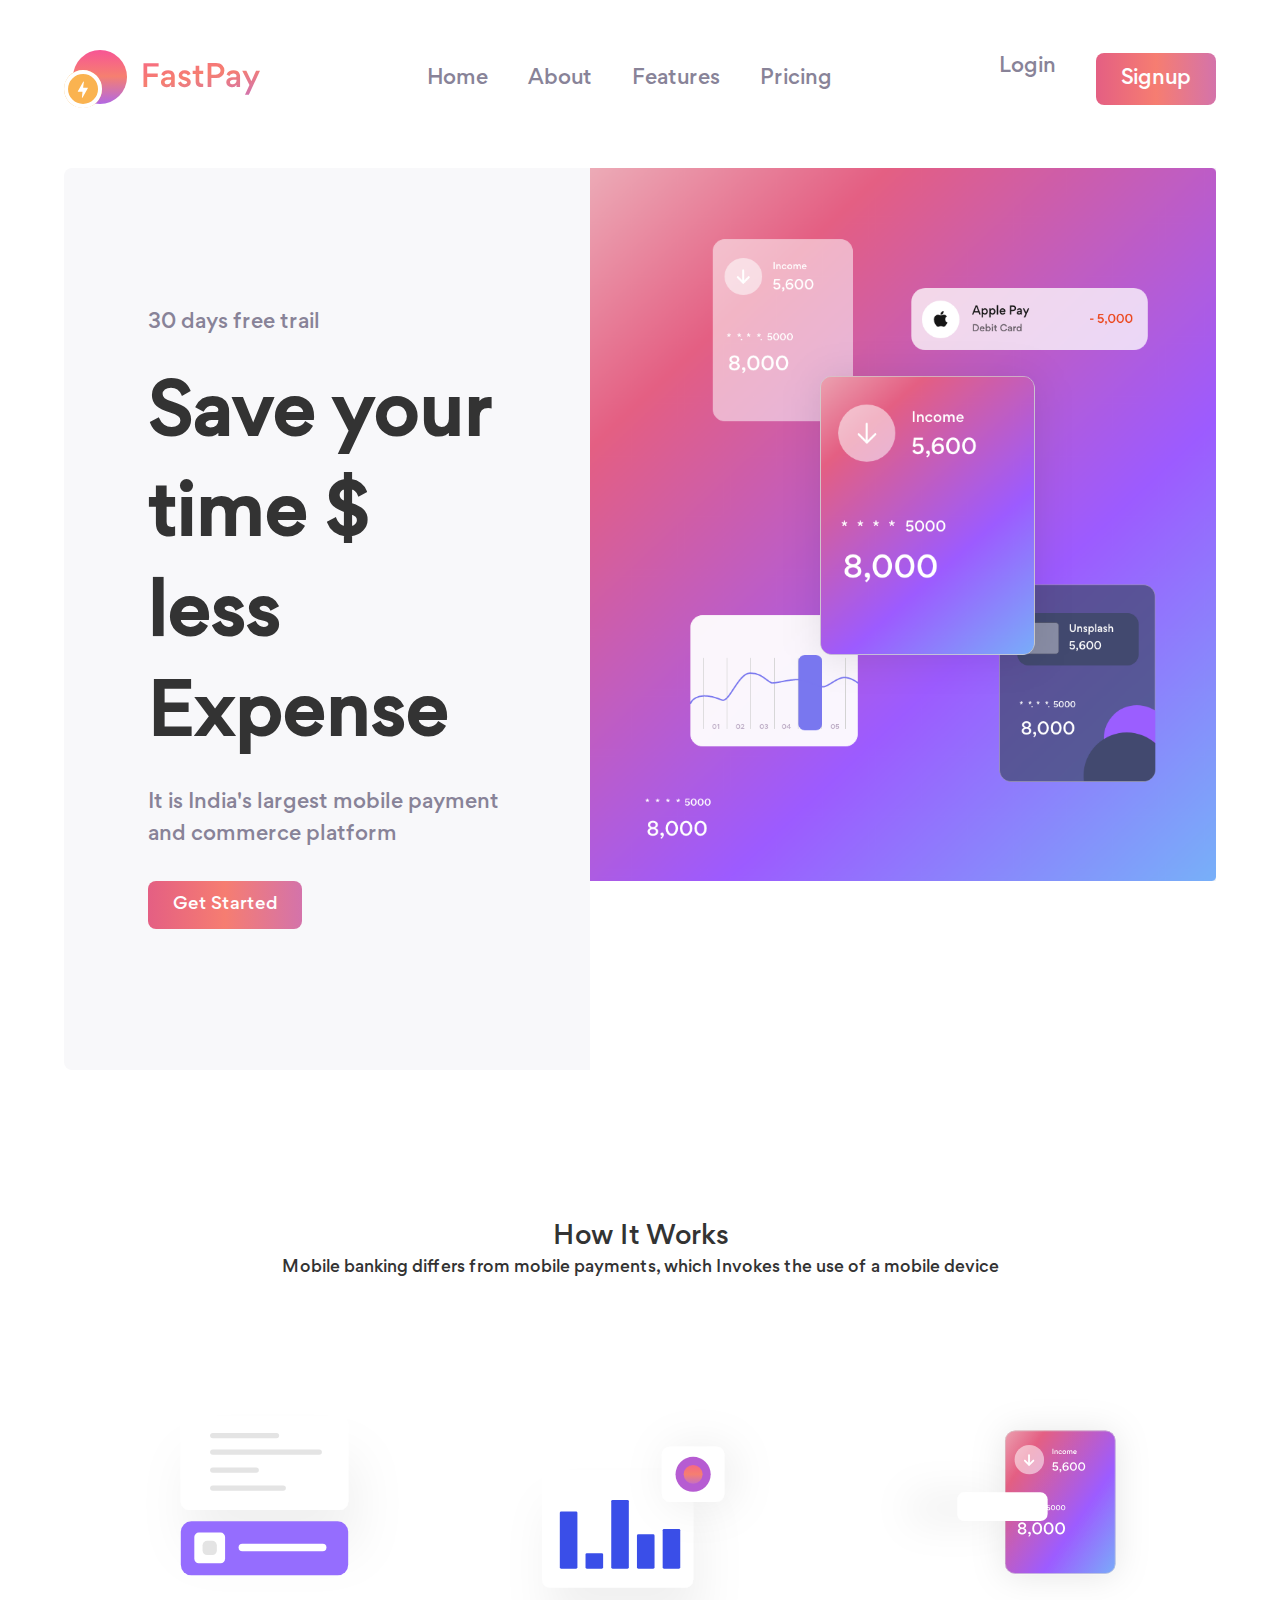
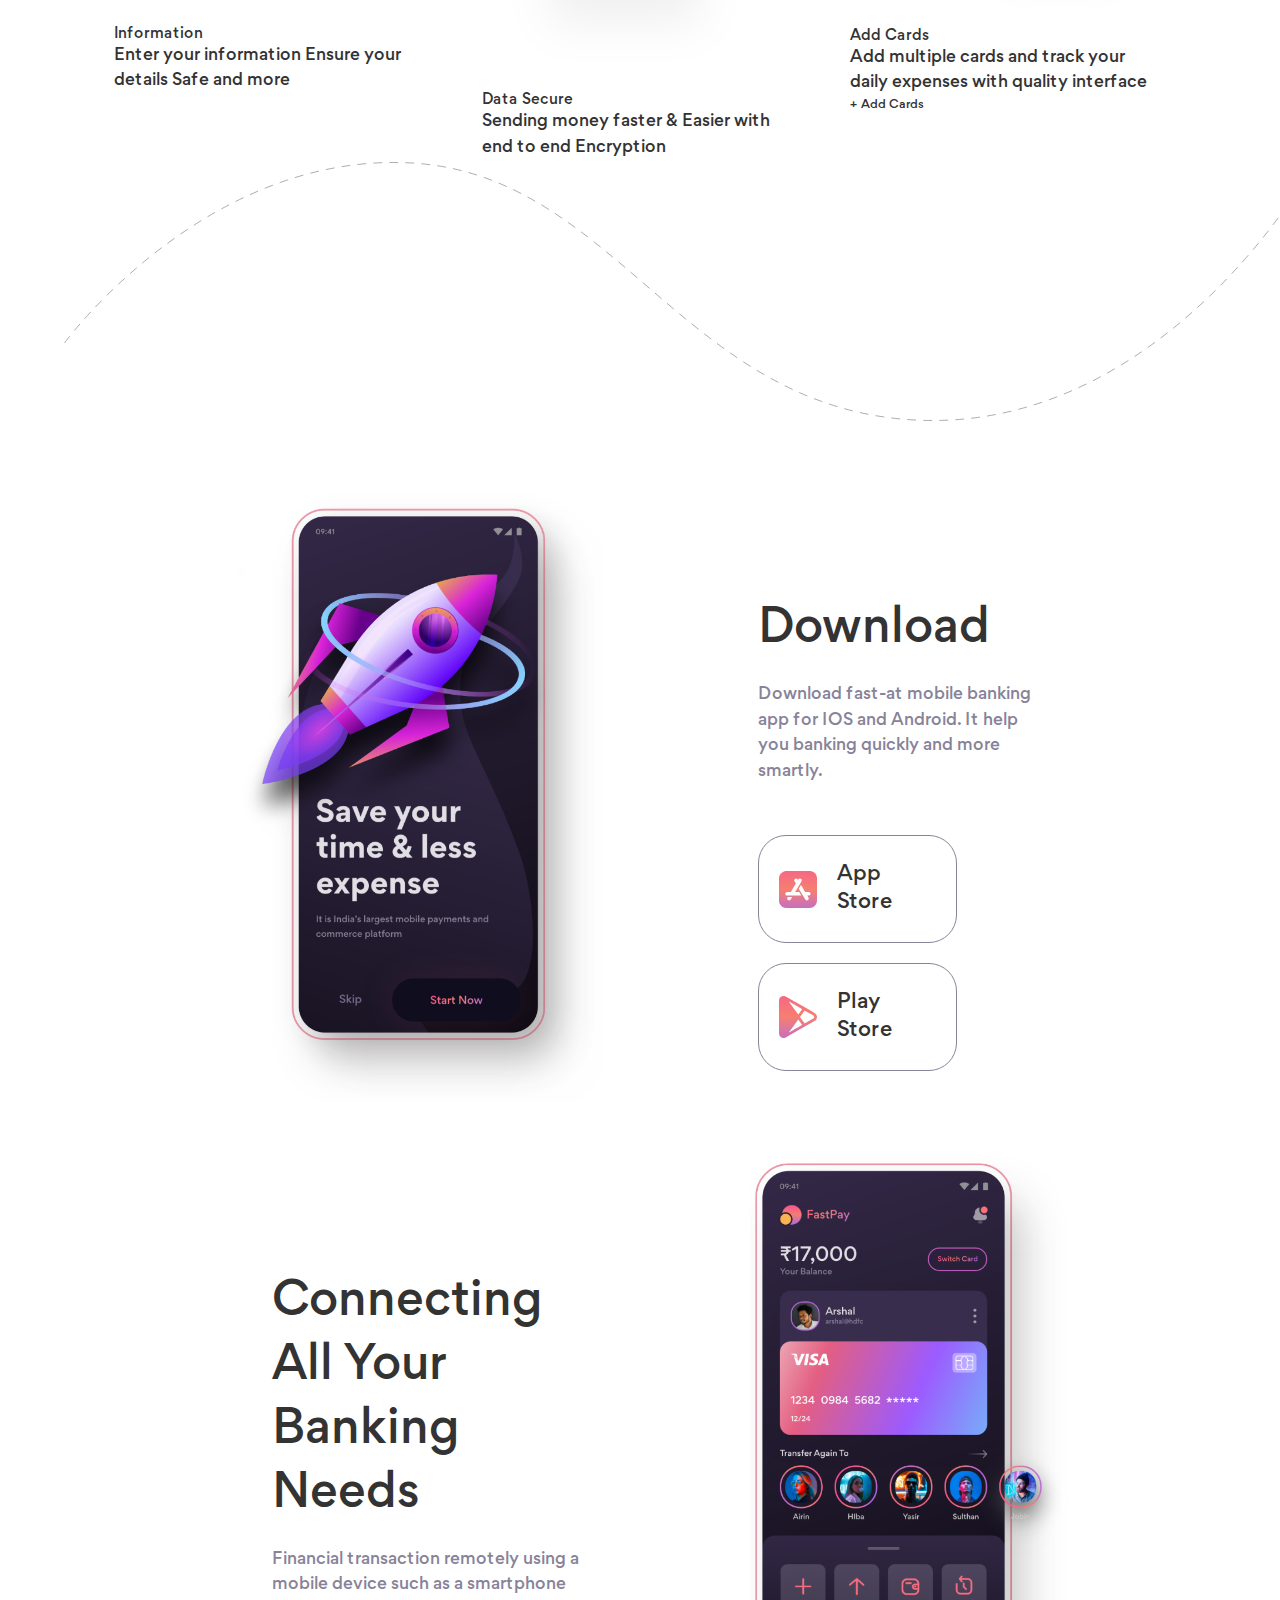
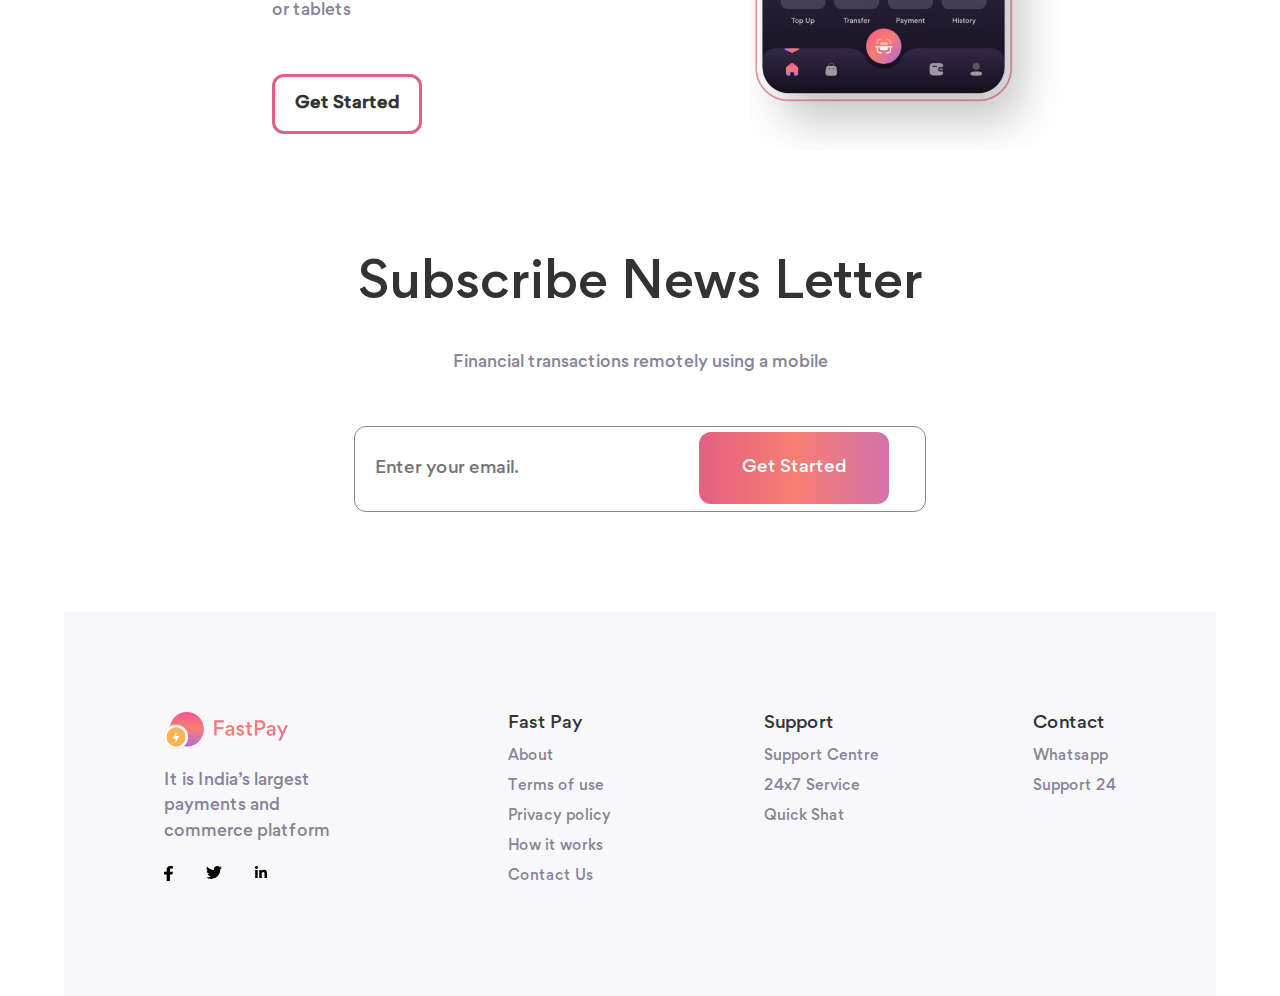
==== commit 26ed857b: "sixth  commit" ====
--- a/index.html
+++ b/index.html
@@ -162,45 +162,64 @@
           </div>
         </section>
       </section>
-
-      <footer>
-        <section class="wrapper">
-          <section class="platform">
-            <div class="one">
-              <div class="fastpay">
-                <img src="Assets/fastpay - logo.svg" alt="fastpay" />
-              </div>
-              <p>It is India’s largest payments and commerce platform</p>
-              <ul>
-                <li>
-                  <span
-                    ><img
-                      src="Assets/Icon awesome-facebook-f.svg"
-                      alt="facebook"
-                  /></span>
-                </li>
-                <li>
-                  <span
-                    ><img src="Assets/Icon awesome-twitter.svg" alt="twitter"
-                  /></span>
-                </li>
-                <li>
-                  <span>
-                    <img
-                      src="Assets/Icon awesome-linkedin-in.svg"
-                      alt="linkedin"
-                    />
-                  </span>
-                </li>
-              </ul>
-            </div>
-
-            <div class="two">
-              
-            </div>
-          </section>
-        </section>
-      </footer>
-    </section>
+    </section>
+
+
+    <footer>
+      <section class="wrapper">
+        <section class="platform">
+          <div class="one">
+            <div class="fastpay">
+              <img src="Assets/fastpay - logo.svg" alt="fastpay" />
+            </div>
+            <p>It is India’s largest payments and commerce platform</p>
+            <ul>
+              <li>
+                <span
+                  ><img
+                    src="Assets/Icon awesome-facebook-f.svg"
+                    alt="facebook"
+                /></span>
+              </li>
+              <li>
+                <span
+                  ><img src="Assets/Icon awesome-twitter.svg" alt="twitter"
+                /></span>
+              </li>
+              <li>
+                <span>
+                  <img
+                    src="Assets/Icon awesome-linkedin-in.svg"
+                    alt="linkedin"
+                  />
+                </span>
+              </li>
+            </ul>
+          </div>
+
+          <div class="two">
+            <h4>Fast Pay</h4>
+            <h6>About</h6>
+            <h6>Terms of use</h6>
+            <h6>Privacy policy</h6>
+            <h6>How it works</h6>
+            <h6>Contact Us</h6>
+          </div>
+
+          <div class="three">
+            <h4>Support</h4>
+            <h6>Support Centre</h6>
+            <h6>24x7 Service</h6>
+            <h6>Quick Shat</h6>
+          </div>
+
+          <div class="four">
+            <h4>Contact</h4>
+            <h6>Whatsapp</h6>
+            <h6>Support 24</h6>
+          </div>
+        </section>
+      </section>
+    </footer>
   </body>
 </html>
--- a/style.css
+++ b/style.css
@@ -447,3 +447,107 @@
 }
 
 /* #banking */
+
+
+footer { 
+
+}
+
+footer section.wrapper { 
+
+}
+
+footer section.platform { 
+  display: flex;
+  justify-content: space-between;
+  background: #F8F8FA;
+  padding: 100px;
+
+}
+
+footer section.platform div.one { 
+  width: 20%;
+
+}
+
+footer section.platform div.one div.fastpay {
+
+width: 65%;
+}
+
+footer section.platform div.one div.fastpay img {
+
+display: block;
+
+width: 100%;
+}
+
+footer section.platform div.one p {
+  color: #888398;
+  font-size: 16px;
+  margin-top: 20px;
+  margin-bottom: 20px;
+}
+
+footer section.platform div.one ul { 
+  display: flex;
+
+}
+
+footer section.platform div.one ul li {
+
+margin-right: 33px;
+}
+
+footer section.platform div.one ul li span { 
+  background: #888398;
+
+}
+
+footer section.platform div.one ul li span img { 
+  display: block;
+  width: 100%;
+}
+
+footer section.platform div.two { 
+
+}
+
+footer section.platform div.two h4 { 
+  margin-bottom: 10px;
+
+}
+
+footer section.platform div.two h6 { 
+  margin-bottom: 10px;
+  color: #888398;
+  font-size: 14px;
+
+}
+footer section.platform div.three { 
+
+}
+footer section.platform div.three h4{
+  margin-bottom: 10px;
+
+}
+footer section.platform div.three h6 { 
+  margin-bottom: 10px;
+  color: #888398;
+  font-size: 14px;
+
+}
+
+footer section.platform div.four { 
+
+}
+footer section.platform div.four h4{
+  margin-bottom: 10px;
+
+}
+footer section.platform div.four h6 { 
+  margin-bottom: 10px;
+  color: #888398;
+  font-size: 14px;
+
+}
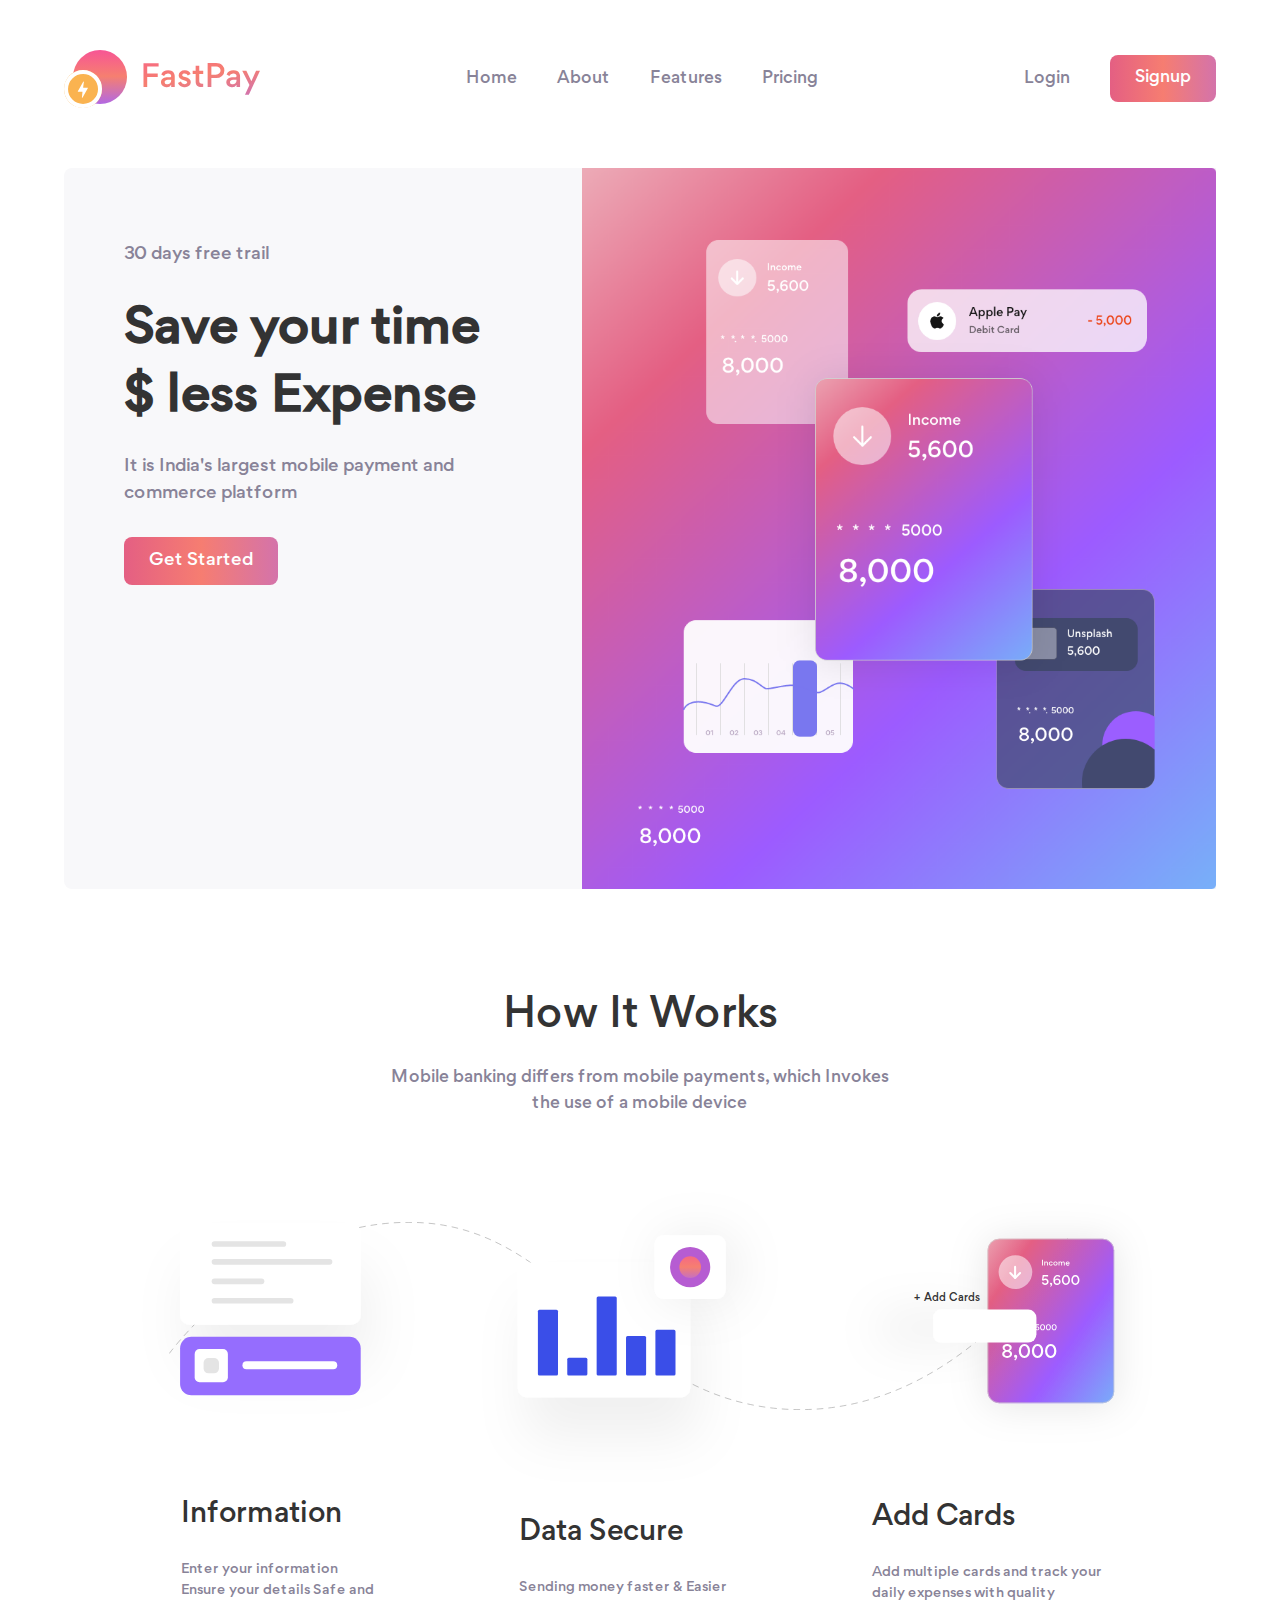
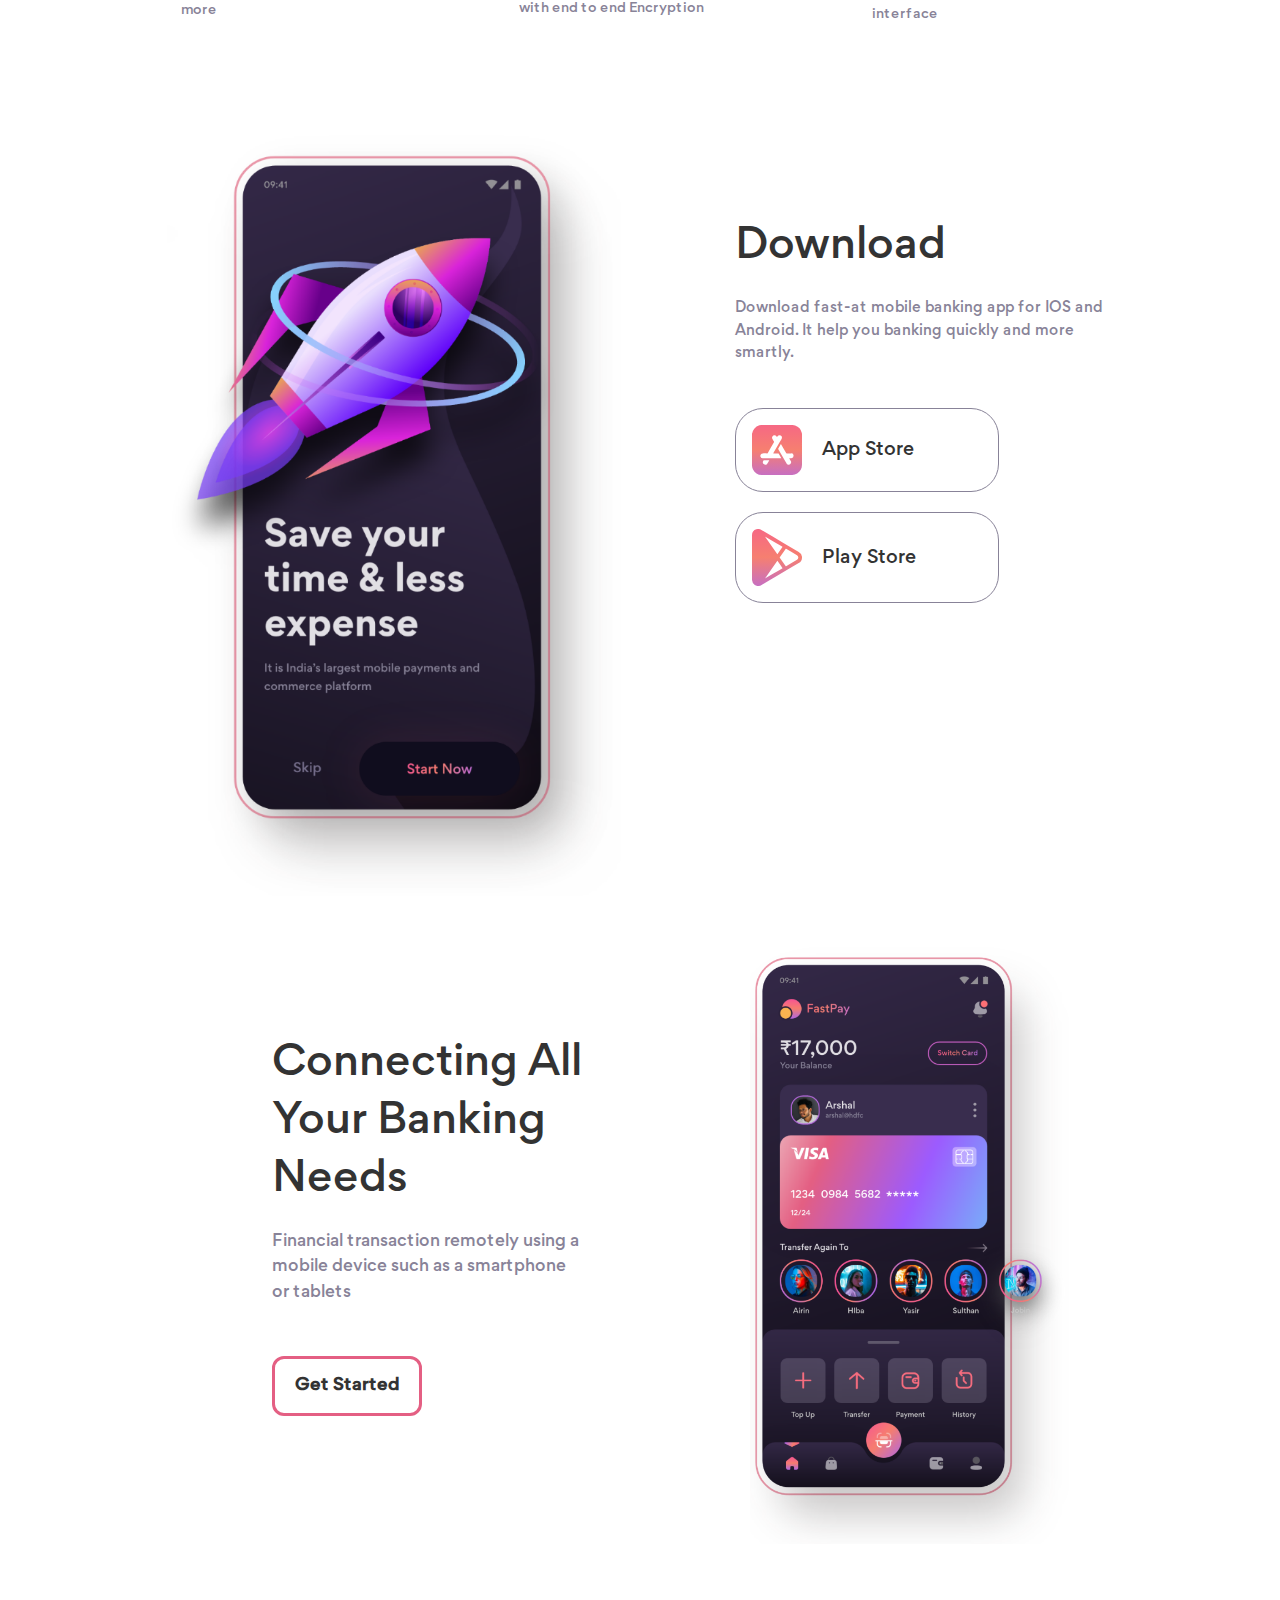
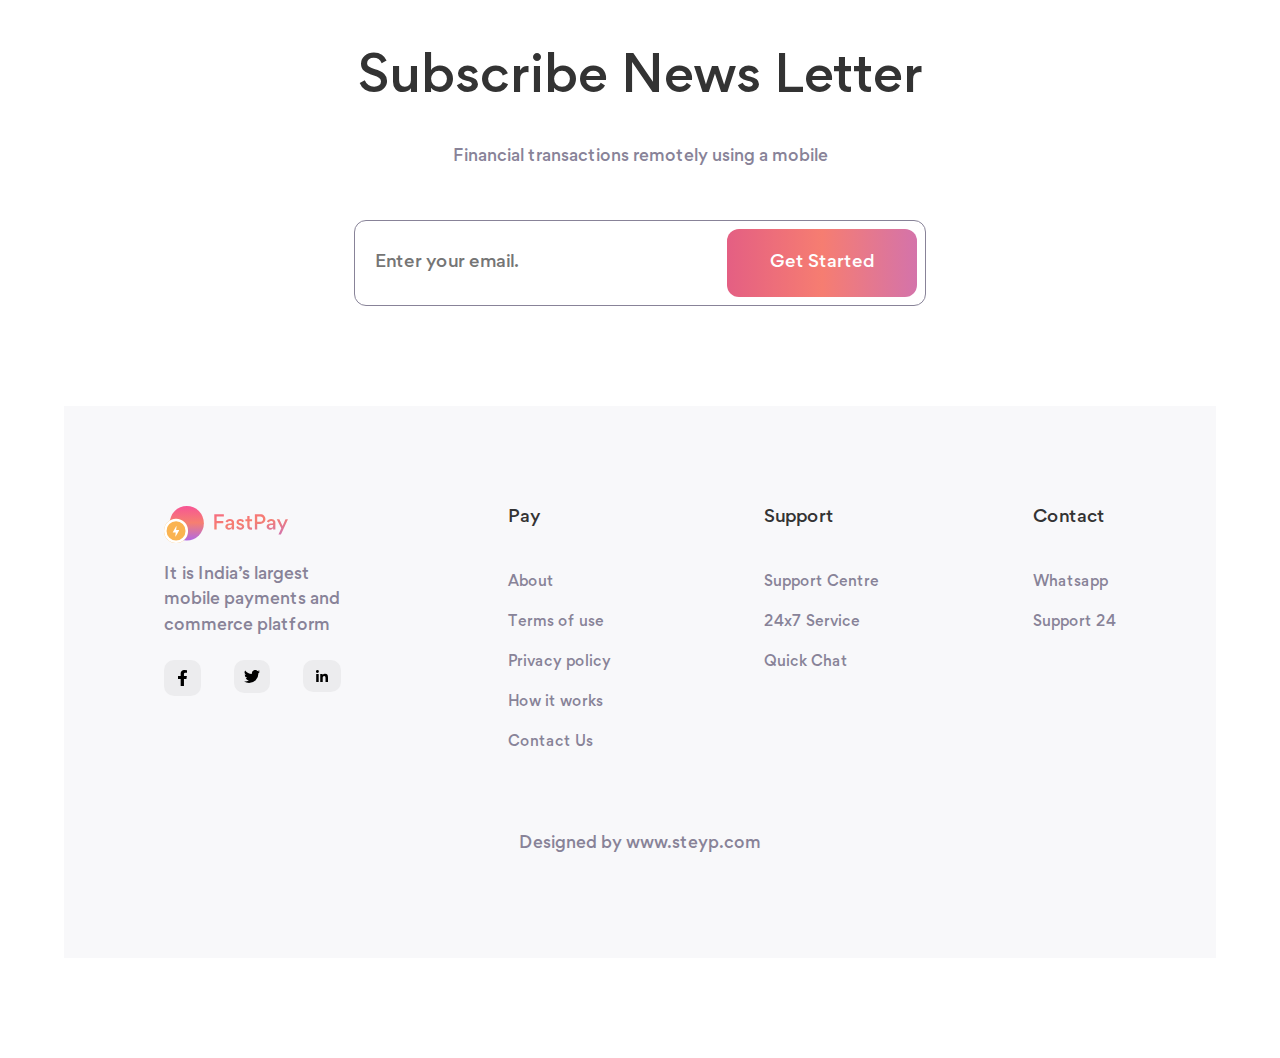
==== commit 2bca3055: "seventh  commit" ====
--- a/index.html
+++ b/index.html
@@ -36,6 +36,7 @@
         </section>
       </section>
     </header>
+    <!-- </header> -->
 
     <!-- <section id="spotlight"> -->
     <section id="spotlight">
@@ -53,6 +54,7 @@
         </section>
       </section>
     </section>
+    <!-- spotlight end -->
 
     <!-- <section id="working"> -->
     <section id="working">
@@ -64,40 +66,44 @@
             of a mobile device
           </p>
         </div>
-        <div class="bottom">
+        <div class="data">
           <div class="left">
             <div class="information">
               <img src="Assets/information.svg" alt="information" />
             </div>
-            <h5>Information</h5>
-            <p>Enter your information Ensure your details Safe and more</p>
+            <div class="bottom">
+              <h5>Information</h5>
+              <p>Enter your information Ensure your details Safe and more</p>
+            </div>
           </div>
           <div class="middle">
-            <div class="Data Secure">
+            <div class="Data_Secure">
               <img src="Assets/Data Secure.svg" alt="" />
             </div>
-            <h5>Data Secure</h5>
-            <p>Sending money faster & Easier with end to end Encryption</p>
-          </div>
-          <div class="right">
-            <div class="Add cards">
+            <div class="bottom">
+              <h5>Data Secure</h5>
+              <p>Sending money faster & Easier with end to end Encryption</p>
+            </div>
+          </div>
+          <div class="right">
+            <div class="Add_cards">
               <img src="Assets/Add cards.svg" alt="Add cards" />
             </div>
-            <h5>Add Cards</h5>
-            <p>
-              Add multiple cards and track your daily expenses with quality
-              interface
-            </p>
+            <div class="bottom">
+              <h5>Add Cards</h5>
+              <p>
+                Add multiple cards and track your daily expenses with quality
+                interface
+              </p>
+            </div>
             <div class="card">
               <h6>+ Add Cards</h6>
             </div>
           </div>
         </div>
-        <div class="path">
-          <img src="Assets/how it work - path.svg" alt="path" />
-        </div>
-      </section>
-    </section>
+      </section>
+    </section>
+    <!-- working end -->
 
     <!-- <section id="content"> -->
     <section id="content">
@@ -132,6 +138,7 @@
         </section>
       </section>
     </section>
+    <!-- content end -->
 
     <!-- <section id="banking">     -->
     <section id="banking">
@@ -163,63 +170,80 @@
         </section>
       </section>
     </section>
-
-
+    <!-- banking end -->
+
+    <!-- <footer> -->
     <footer>
       <section class="wrapper">
         <section class="platform">
-          <div class="one">
-            <div class="fastpay">
-              <img src="Assets/fastpay - logo.svg" alt="fastpay" />
-            </div>
-            <p>It is India’s largest payments and commerce platform</p>
-            <ul>
-              <li>
-                <span
-                  ><img
-                    src="Assets/Icon awesome-facebook-f.svg"
-                    alt="facebook"
-                /></span>
-              </li>
-              <li>
-                <span
-                  ><img src="Assets/Icon awesome-twitter.svg" alt="twitter"
-                /></span>
-              </li>
-              <li>
-                <span>
-                  <img
-                    src="Assets/Icon awesome-linkedin-in.svg"
-                    alt="linkedin"
-                  />
-                </span>
-              </li>
-            </ul>
-          </div>
-
-          <div class="two">
-            <h4>Fast Pay</h4>
-            <h6>About</h6>
-            <h6>Terms of use</h6>
-            <h6>Privacy policy</h6>
-            <h6>How it works</h6>
-            <h6>Contact Us</h6>
-          </div>
-
-          <div class="three">
-            <h4>Support</h4>
-            <h6>Support Centre</h6>
-            <h6>24x7 Service</h6>
-            <h6>Quick Shat</h6>
-          </div>
-
-          <div class="four">
-            <h4>Contact</h4>
-            <h6>Whatsapp</h6>
-            <h6>Support 24</h6>
+          <div class="top">
+            <div class="one">
+              <div class="fastpay">
+                <img src="Assets/fastpay - logo.svg" alt="fastpay" />
+              </div>
+              <p>It is India’s largest mobile payments and commerce platform</p>
+              <ul>
+                <li>
+                  <div class="facebook">
+                    <a href="#">
+                      <img
+                        src="Assets/Icon awesome-facebook-f.svg"
+                        alt="facebook"
+                      />
+                    </a>
+                  </div>
+                </li>
+                <li>
+                  <div class="twitter">
+                    <a href="#">
+                      <img
+                        src="Assets/Icon awesome-twitter.svg"
+                        alt="twitter"
+                      />
+                    </a>
+                  </div>
+                </li>
+                <li>
+                  <div class="linkedin">
+                    <a href="#">
+                      <img
+                        src="Assets/Icon awesome-linkedin-in.svg"
+                        alt="linkedin"
+                      />
+                    </a>
+                  </div>
+                </li>
+              </ul>
+            </div>
+
+            <div class="two">
+              <h4>Pay</h4>
+              <h6><a href="#">About</a></h6>
+              <h6><a href="#">Terms of use</a></h6>
+              <h6><a href="#">Privacy policy</a></h6>
+              <h6><a href="#">How it works</a></h6>
+              <h6><a href="#">Contact Us</a></h6>
+            </div>
+
+            <div class="three">
+              <h4>Support</h4>
+              <h6><a href="#">Support Centre</a></h6>
+              <h6><a href="#">24x7 Service</a></h6>
+              <h6><a href="#">Quick Chat</a></h6>
+            </div>
+
+            <div class="four">
+              <h4>Contact</h4>
+              <h6><a href="#">Whatsapp</a></h6>
+              <h6><a href="#">Support 24</a></h6>
+            </div>
+          </div>
+          <div class="bottom">
+            <p>Designed by <a href="#">www.steyp.com</a></p>
           </div>
         </section>
       </section>
     </footer>
+    <!-- </footer> -->
   </body>
 </html>
--- a/style.css
+++ b/style.css
@@ -70,6 +70,7 @@
 p {
   line-height: 1.6em;
   font-size: 16px;
+  color: #888398;
 }
 .hidden {
   display: none;
@@ -100,39 +101,30 @@
   color: #888398;
   font-size: 20px;
 }
-
 header section.head div.left {
 }
-
 header section.head div.left h1 {
 }
-
 header section.head div.left h1 a {
 }
-
 header section.head div.left h1 a img {
   display: block;
   width: 100%;
 }
-
 header section.head div.middle {
 }
-
 header section.head div.middle nav {
 }
-
 header section.head div.middle nav ul {
   display: flex;
   justify-content: space-between;
 }
-
 header section.head div.middle nav ul li {
   margin-right: 40px;
 }
 header section.head div.middle nav ul li:last-child {
   margin-right: 0px;
 }
-
 header section.head div.middle nav ul li a {
 }
 header section.head div.middle nav ul li a:hover {
@@ -140,15 +132,13 @@
   border-bottom: 3px solid #e45f83;
   font-weight: 500;
 }
-
 header section.head div.right {
 }
-
 header section.head div.right ul {
   display: flex;
   justify-content: space-between;
-}
-
+  align-items: center;
+}
 header section.head div.right ul li {
   margin-right: 40px;
 }
@@ -166,39 +156,33 @@
 }
 #spotlight section.wrapper {
 }
-
 #spotlight section.container {
   display: flex;
   padding: 10px 0 100px;
 }
-
 #spotlight section.container div.left {
   background: #f8f8fa;
   width: 46%;
   padding: 141px 84px;
   border-radius: 8px 0 0 8px;
 }
-
 #spotlight section.container div.left small {
   color: #888398;
-  font-size: 20px;
+  font-size: 17px;
   font-weight: 400;
 }
-
 #spotlight section.container div.left h3 {
-  font-size: 70px;
+  font-size: 58px;
   font-weight: bolder;
   font-family: "Gordita";
   margin-bottom: 20px;
   margin-top: 30px;
 }
-
 #spotlight section.container div.left p {
   color: #888398;
-  font-size: 20px;
+  font-size: 17px;
   margin-bottom: 30px;
 }
-
 #spotlight section.container div.left a.button {
   display: inline-block;
   background-image: linear-gradient(to right, #e45f83, #f67d71, #d473aa);
@@ -206,100 +190,109 @@
   padding: 12px 25px;
   border-radius: 8px;
 }
-
 #spotlight section.container div.right {
   width: 55%;
 }
-
 #spotlight section.container div.right img {
   display: block;
   width: 100%;
 }
-
-workking #working {
-}
-
-#working div.top {
+/* #spotlight end */
+
+/* workking  */
+#working {
+}
+#working section.wrapper {
+}
+#working section.wrapper div.top {
   text-align: center;
-  padding: 50px 0 100px;
+}
+#working section.wrapper div.top h2 {
+  font-size: 40px;
+  margin-bottom: 20px;
+}
+#working section.wrapper div.top p {
+  width: 37%;
+  margin: 0 auto;
+}
+#working section.wrapper div.data {
+  padding: 50px;
+  background: url("Assets/how\ it\ work\ -\ path.svg") no-repeat;
+  background-position-x: 151px;
+  background-position-y: 111px;
+  background-size: 78%;
+  display: flex;
+}
+#working section.wrapper div.data div.bottom h5 {
+  margin-bottom: 30px;
+  font-size: 30px;
+}
+#working section.wrapper div.data div.left {
+  width: 33%;
+  padding-top: 25px;
+}
+#working section.wrapper div.data div.left div.information {
+}
+#working section.wrapper div.data div.left div.information img {
+  display: block;
+  width: 100%;
+}
+#working section.wrapper div.data div.left div.bottom {
+  padding-top: 60px;
+  width: 57%;
+  margin: 0 auto;
+}
+#working section.wrapper div.data div.left div.bottom h5 {
+}
+#working section.wrapper div.data div.left div.bottom p {
+}
+#working div.data div.middle {
+  width: 33%;
+}
+#working div.data div.middle div.Data_Secure {
+}
+#working div.data div.middle div.Data_Secure img {
+  display: block;
+  width: 100%;
+}
+#working div.data div.middle div.bottom {
+  width: 61%;
+  margin: 0 auto;
+}
+#working div.data div.middle div.bottom h5 {
+}
+#working div.data div.middle div.bottom p {
+}
+#working div.data div.right {
+  width: 33%;
   position: relative;
 }
-
-#working div.top h2 {
-}
-
-#working div.top p {
-}
-
-#working div.bottom {
-  display: flex;
-  justify-content: space-between;
-  padding: 0 50px;
-}
-
-#working div.bottom div.left {
-  width: 30%;
-}
-
-#working div.bottom div.left div.information {
-}
-
-#working div.bottom div.left div.information img {
-  display: block;
-  width: 100%;
-}
-
-#working div.bottom div.left h5 {
-}
-
-#working div.bottom div.left p {
-}
-
-#working div.bottom div.middle {
-  width: 30%;
-}
-
-#working div.bottom div.middle div.Data {
-}
-
-#working div.bottom div.middle div.Data img {
-  display: block;
-  width: 100%;
-}
-
-#working div.bottom div.middle h5 {
-}
-
-#working div.bottom div.middle p {
-}
-
-#working div.bottom div.right {
-  width: 30%;
-}
-
-#working div.bottom div.right div.Add {
-}
-
-#working div.bottom div.right div.Add img {
-  display: block;
-  width: 100%;
-}
-
-#working div.bottom div.right h5 {
-}
-
-#working div.bottom div.right p {
-}
-
-#working div.bottom div.right div.card {
-}
-
-#working div.bottom div.right div.card h6 {
-}
-#working div.path {
-}
-#working div.path img {
-}
+#working div.data div.right div.Add_cards {
+  width: 100%;
+  padding-top: 22px;
+}
+#working div.data div.right div.Add_cards img {
+  display: block;
+  width: 100%;
+}
+#working div.data div.right div.bottom {
+  padding-top: 58px;
+  width: 66%;
+  margin: 0 auto;
+}
+#working div.data div.right div.bottom h5 {
+}
+#working div.data div.right div.bottom p {
+}
+#working div.data div.right div.card {
+  position: absolute;
+  top: 168px;
+  left: 150px;
+  font-size: 21px;
+}
+#working div.data div.right div.card h6 {
+}
+/* #working end */
 
 /* #content */
 #content {
@@ -309,30 +302,25 @@
   justify-content: center;
   padding: 50px 103px;
 }
-
 #content section.download div.left {
   width: 55%;
 }
 #content section.download div.left div.image {
   width: 70%;
 }
-
 #content section.download div.left div.image img {
   display: block;
   width: 100%;
 }
-
 #content section.download div.right {
   width: 30%;
   padding-top: 60px;
 }
-
 #content section.download div.right h2 {
   margin-bottom: 20px;
   margin-top: 60px;
   font-size: 45px;
 }
-
 #content section.download div.right p {
   margin-bottom: 50px;
   color: #888398;
@@ -360,35 +348,30 @@
   font-size: 20px;
   margin-left: 20px;
 }
-/* #content */
+/* #content end */
 
 /* #banking */
 #banking {
 }
-
 #banking section.connecting {
   display: flex;
   justify-content: right;
 }
-
 #banking section.connecting div.left {
   padding-top: 60px;
   width: 30%;
   padding-left: 35px;
 }
-
 #banking section.connecting div.left h2 {
   margin-bottom: 20px;
   margin-top: 60px;
   font-size: 45px;
 }
-
 #banking section.connecting div.left p {
   margin-bottom: 50px;
   color: #888398;
   font-size: 16px;
 }
-
 #banking section.connecting div.left a.button {
   display: inline-block;
   border: 3px solid #e45f83;
@@ -396,16 +379,13 @@
   padding: 15px 20px;
   font-weight: bold;
 }
-
 #banking section.connecting div.right {
   width: 55%;
   padding-left: 168px;
 }
-
 #banking section.connecting div.right div.connecting {
   width: 70%;
 }
-
 #banking section.connecting div.right div.connecting img {
   display: block;
   width: 100%;
@@ -425,7 +405,6 @@
 }
 #banking section.main div.bottom form {
   position: relative;
-
 }
 #banking section.main div.bottom form input {
   border: 1px solid #888398;
@@ -445,109 +424,258 @@
   right: 227px;
   top: 6px;
 }
-
-/* #banking */
-
-
-footer { 
-
-}
-
-footer section.wrapper { 
-
-}
-
-footer section.platform { 
+/* #banking end*/
+
+/* footer */
+footer {
+  padding-bottom: 100px;
+}
+footer section.wrapper {
+}
+footer section.platform {
+  background: #f8f8fa;
+  padding: 100px;
+}
+footer section.platform div.top {
   display: flex;
   justify-content: space-between;
-  background: #F8F8FA;
-  padding: 100px;
-
-}
-
-footer section.platform div.one { 
+}
+footer section.platform div.top div.one {
   width: 20%;
-
-}
-
-footer section.platform div.one div.fastpay {
-
-width: 65%;
-}
-
-footer section.platform div.one div.fastpay img {
-
-display: block;
-
-width: 100%;
-}
-
-footer section.platform div.one p {
+}
+footer section.platform div.top div.one div.fastpay {
+  width: 65%;
+}
+footer section.platform div.top div.one div.fastpay img {
+  display: block;
+  width: 100%;
+}
+footer section.platform div.top div.one p {
   color: #888398;
   font-size: 16px;
   margin-top: 20px;
   margin-bottom: 20px;
 }
-
-footer section.platform div.one ul { 
-  display: flex;
-
-}
-
-footer section.platform div.one ul li {
-
-margin-right: 33px;
-}
-
-footer section.platform div.one ul li span { 
-  background: #888398;
-
-}
-
-footer section.platform div.one ul li span img { 
-  display: block;
-  width: 100%;
-}
-
-footer section.platform div.two { 
-
-}
-
-footer section.platform div.two h4 { 
-  margin-bottom: 10px;
-
-}
-
-footer section.platform div.two h6 { 
-  margin-bottom: 10px;
+footer section.platform div.top div.one ul {
+  display: flex;
+}
+footer section.platform div.top div.one ul li {
+  margin-right: 33px;
+}
+footer section.platform div.top div.one ul li:last-child {
+  margin-right: 0;
+}
+footer section.platform div.top div.one ul li div.facebook {
+  background: #ececee;
+  padding: 10px 14px;
+  border-radius: 10px;
+}
+footer section.platform div.top div.one ul li div.facebook a {
+}
+footer section.platform div.top div.one ul li div.facebook a img {
+  display: block;
+  width: 100%;
+}
+
+footer section.platform div.top div.one ul li div.twitter {
+  background: #ececee;
+  padding: 10px;
+  border-radius: 10px;
+}
+footer section.platform div.top div.one ul li div.twitter a {
+}
+footer section.platform div.top div.one ul li div.twitter a img {
+  display: block;
+  width: 100%;
+}
+footer section.platform div.top div.one ul li div.linkedin {
+  background: #ececee;
+  padding: 10px 13px;
+  border-radius: 10px;
+}
+footer section.platform div.top div.one ul li div.linkedin a {
+}
+footer section.platform div.top div.one ul li div.linkedin a img {
+  display: block;
+  width: 100%;
+}
+footer section.platform div.two h4 {
+  margin-bottom: 42px;
+}
+footer section.platform div.two h6 {
+  margin-bottom: 20px;
+}
+footer section.platform div.two h6 a {
   color: #888398;
   font-size: 14px;
-
-}
-footer section.platform div.three { 
-
-}
-footer section.platform div.three h4{
-  margin-bottom: 10px;
-
-}
-footer section.platform div.three h6 { 
-  margin-bottom: 10px;
+}
+footer section.platform div.two h6 a:hover {
+  color: #000;
+}
+footer section.platform div.two h6:last-child {
+  margin-bottom: 0;
+}
+footer section.platform div.three {
+}
+footer section.platform div.three h4 {
+  margin-bottom: 42px;
+}
+footer section.platform div.three h6 {
+  margin-bottom: 20px;
+}
+footer section.platform div.three h6 a {
   color: #888398;
   font-size: 14px;
-
-}
-
-footer section.platform div.four { 
-
-}
-footer section.platform div.four h4{
-  margin-bottom: 10px;
-
-}
-footer section.platform div.four h6 { 
-  margin-bottom: 10px;
+}
+footer section.platform div.three h6 a:hover {
+  color: #000;
+}
+footer section.platform div.three h6:last-child {
+  margin-bottom: 0;
+}
+footer section.platform div.four {
+}
+footer section.platform div.four h4 {
+  margin-bottom: 42px;
+}
+footer section.platform div.four h6 {
+  margin-bottom: 20px;
+}
+footer section.platform div.four h6 a {
   color: #888398;
   font-size: 14px;
-
-}
+}
+footer section.platform div.four h6 a:hover {
+  color: #000;
+}
+footer section.platform div.four h6:last-child {
+  margin-bottom: 0;
+}
+footer section.platform div.bottom {
+}
+footer section.platform div.bottom p {
+  text-align: center;
+  color: #888398;
+  margin-top: 80px;
+}
+footer section.platform div.bottom p a {
+  color: #888398;
+}
+footer section.platform div.bottom p a:hover {
+  color: #000;
+}
+/* footer end */
+
+/* responsive */
+@media all and (max-width: 1380px) {
+  #spotlight section.container div.left {
+    width: 42%;
+  }
+  #spotlight section.container div.right {
+    width: 58%;
+  }
+  #working section.wrapper div.data {
+    background-position-x: 134px;
+    background-position-y: 108px;
+  }
+  #working div.data div.right div.card {
+    top: 150px;
+    left: 127px;
+    font-size: 19px;
+  }
+  #working section.wrapper div.data div.left div.bottom {
+    padding-top: 49px;
+  }
+  #working div.data div.right div.bottom {
+    padding-top: 48px;
+  }
+  #content section.download div.right {
+    padding-top: 20px;
+  }
+  #content section.download div.right div.store a {
+    padding: 16px 16px;
+  }
+  #banking section.connecting div.left {
+    padding-top: 30px;
+  }
+  #banking section.connecting div.left h2 {
+    font-size: 41px;
+  }
+  #content section.download div.right h2 {
+    font-size: 41px;
+  }
+  #banking section.main div.bottom form a.button {
+    padding: 22px 43px;
+    right: 199px;
+    top: 9px;
+  }
+}
+@media all and (max-width: 1280px) {
+  header section.head ul li a {
+    font-size: 16px;
+  }
+  #spotlight section.container div.left {
+    width: 45%;
+    padding: 75px 60px;
+  }
+  #spotlight section.container div.right {
+    width: 55%;
+  }
+  #spotlight section.container div.left h3 {
+    font-size: 48px;
+  }
+  #working section.wrapper div.top p {
+    width: 45%;
+  }
+  #working section.wrapper div.data {
+    padding: 44px;
+  }
+  #working section.wrapper div.data {
+    background-position-x: 105px;
+    background-position-y: 105px;
+  }
+  #working div.data div.middle {
+    width: 35%;
+  }
+  #working div.data div.right div.card {
+    top: 130px;
+    left: 104px;
+    font-size: 15px;
+  }
+  #working div.data div.right {
+    width: 35%;
+  }
+  #working section.wrapper div.data div.bottom h5 {
+    margin-bottom: 25px;
+    font-size: 27px;
+  }
+  #working section.wrapper div.data div.bottom p {
+    font-size: 13px;
+  }
+  #working div.data div.right div.bottom {
+    padding-top: 37px;
+  }
+  #content section.download div.left {
+    width: 60%;
+  }
+  #content section.download div.right {
+    width: 40%;
+    padding-top: 40px;
+  }
+  #content section.download div.left div.image {
+    width: 80%;
+  }
+  #content section.download div.right p {
+    margin-bottom: 43px;
+    font-size: 14px;
+  }
+  #content section.download div.right div.store a small {
+    font-size: 18px;
+  }
+  #content section.download div.right div.store a div {
+    width: 22%;
+  }
+  #content section.download div.right div.store a {
+    padding: 16px 16px;
+  }
+}
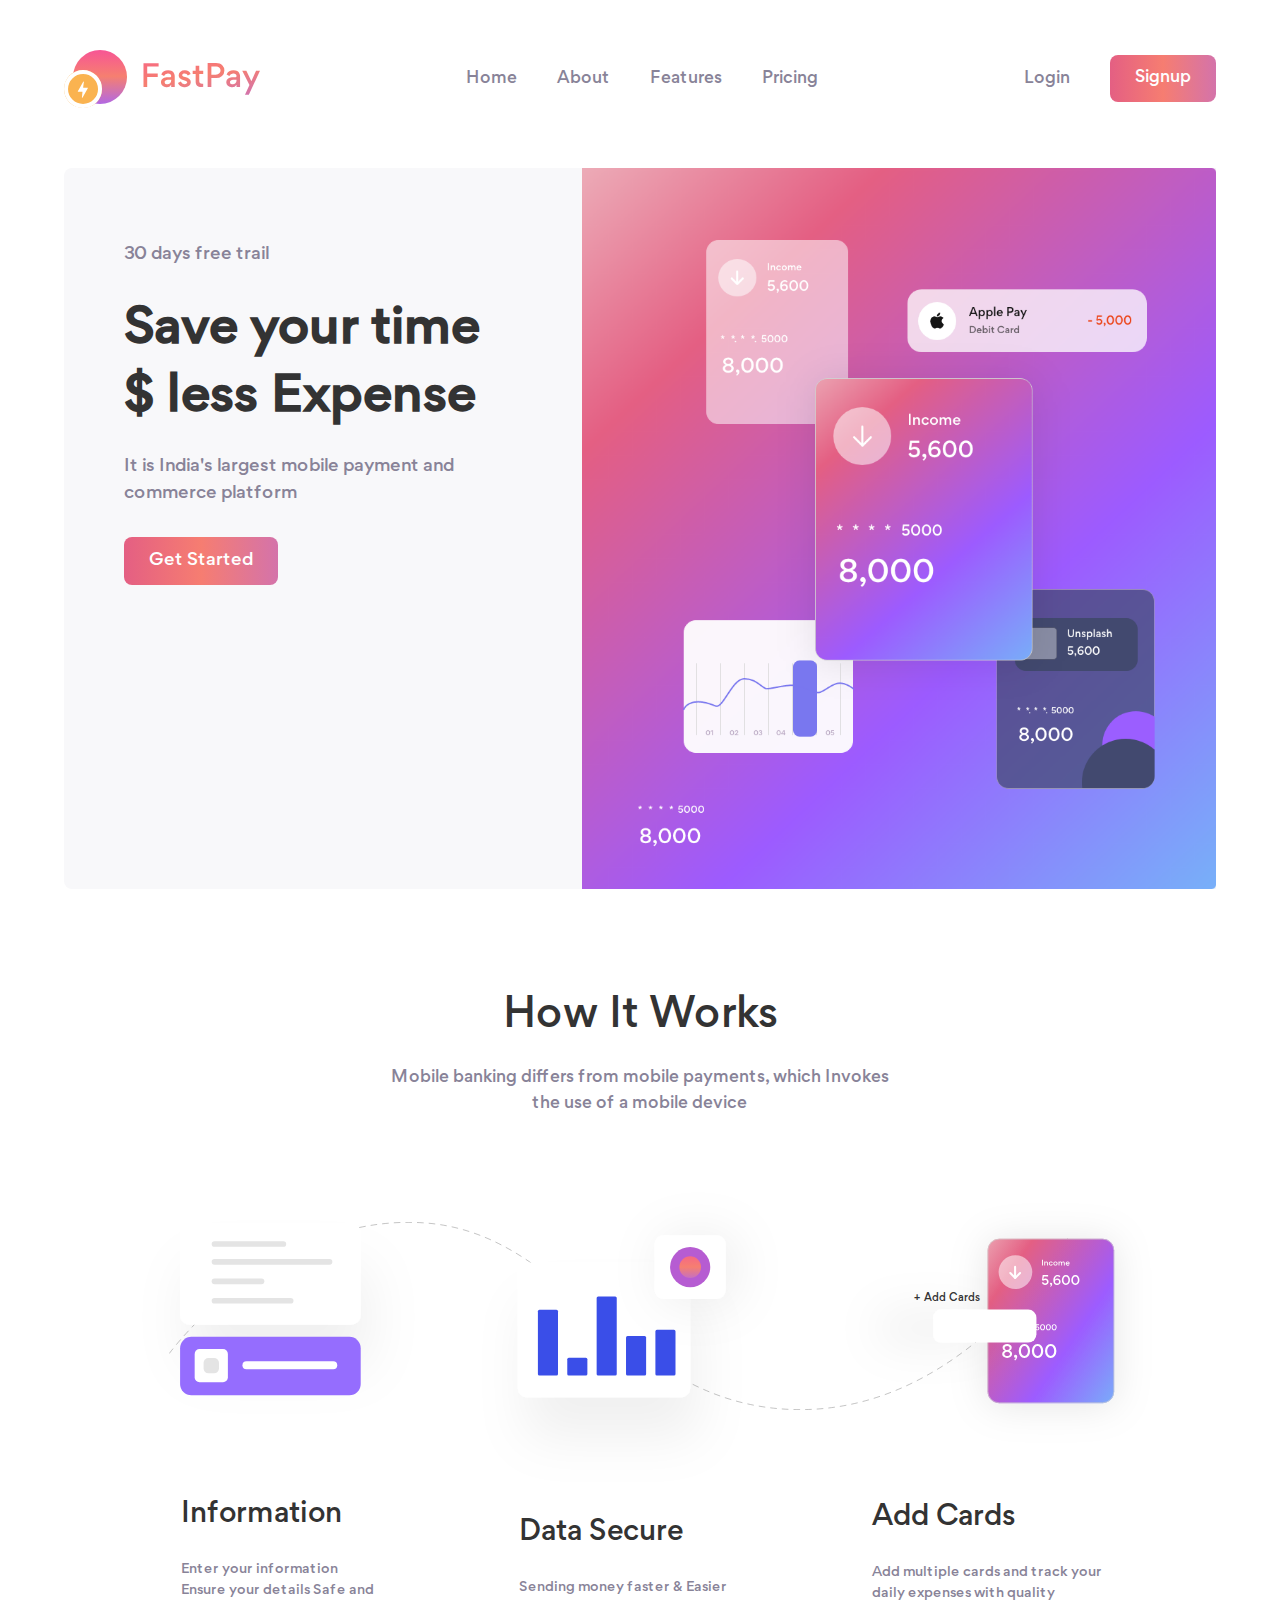
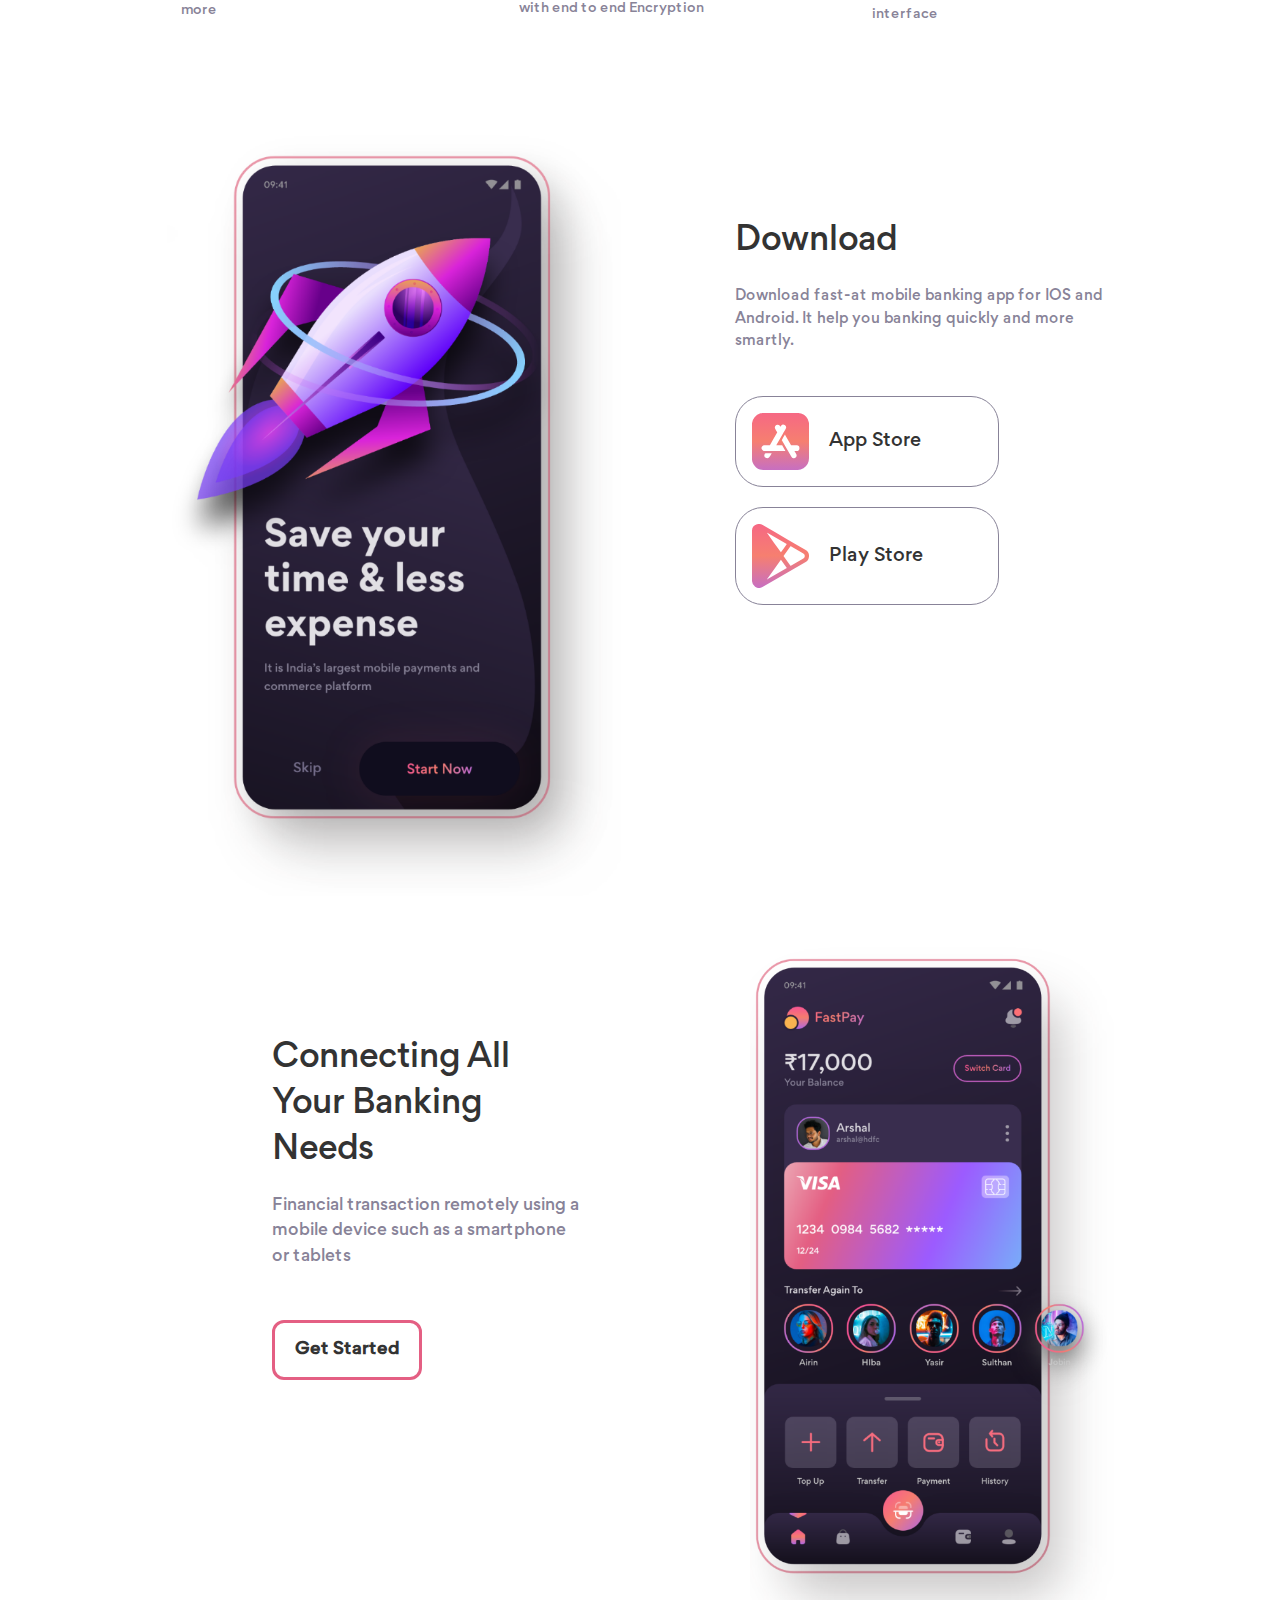
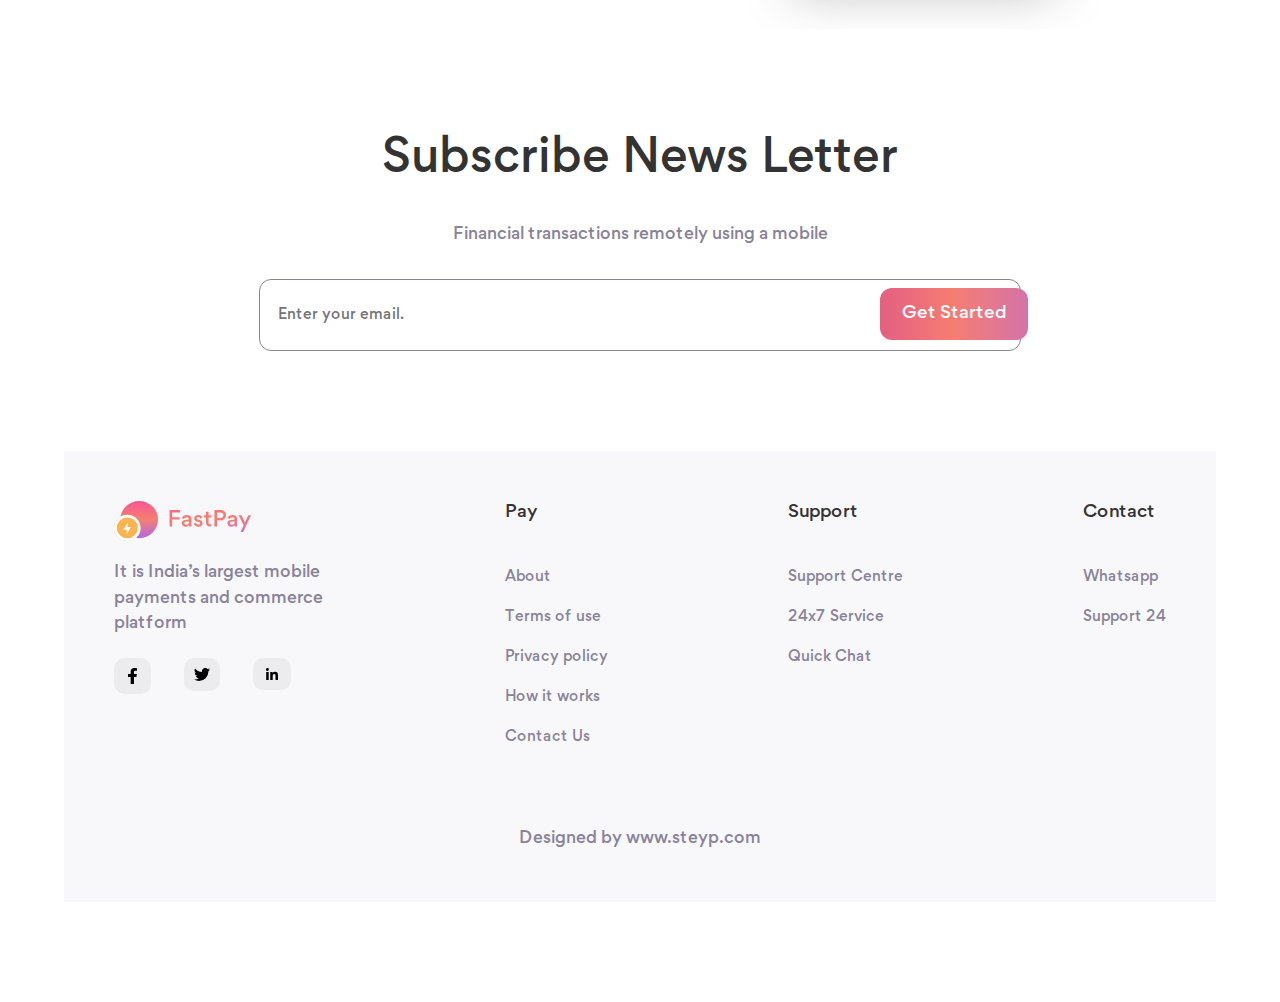
==== commit 3723af62: "final  commit" ====
--- a/index.html
+++ b/index.html
@@ -12,11 +12,13 @@
     <header>
       <section class="wrapper">
         <section class="head">
+          
           <div class="left">
             <h1>
               <a href="#"><img src="Assets/fastpay - logo.svg" alt="logo" /></a>
             </h1>
           </div>
+
           <div class="middle">
             <nav>
               <ul>
@@ -27,12 +29,14 @@
               </ul>
             </nav>
           </div>
+
           <div class="right">
             <ul>
               <li><a href="#">Login</a></li>
               <li><a href="#" class="button">Signup</a></li>
             </ul>
           </div>
+
         </section>
       </section>
     </header>
@@ -42,15 +46,18 @@
     <section id="spotlight">
       <section class="wrapper">
         <section class="container">
+
           <div class="left">
             <small>30 days free trail</small>
             <h3>Save your time $ less Expense</h3>
             <p>It is India's largest mobile payment and commerce platform</p>
             <a href="#" class="button">Get Started</a>
           </div>
+
           <div class="right">
             <img src="Assets/spotlight - image.png" alt="spotlight" />
           </div>
+
         </section>
       </section>
     </section>
@@ -67,15 +74,18 @@
           </p>
         </div>
         <div class="data">
+
           <div class="left">
             <div class="information">
               <img src="Assets/information.svg" alt="information" />
             </div>
+
             <div class="bottom">
               <h5>Information</h5>
               <p>Enter your information Ensure your details Safe and more</p>
             </div>
           </div>
+
           <div class="middle">
             <div class="Data_Secure">
               <img src="Assets/Data Secure.svg" alt="" />
@@ -85,10 +95,12 @@
               <p>Sending money faster & Easier with end to end Encryption</p>
             </div>
           </div>
+
           <div class="right">
             <div class="Add_cards">
               <img src="Assets/Add cards.svg" alt="Add cards" />
             </div>
+
             <div class="bottom">
               <h5>Add Cards</h5>
               <p>
@@ -96,6 +108,7 @@
                 interface
               </p>
             </div>
+
             <div class="card">
               <h6>+ Add Cards</h6>
             </div>
@@ -114,6 +127,7 @@
               <img src="Assets/download.png" alt="download" />
             </div>
           </div>
+
           <div class="right">
             <h2>Download</h2>
             <p>
@@ -153,12 +167,14 @@
               </p>
               <a href="#" class="button">Get Started</a>
             </div>
+
             <div class="right">
               <div class="connecting">
                 <img src="Assets/Connecting.png" alt="connecting" />
               </div>
             </div>
           </section>
+
           <div class="bottom">
             <h2>Subscribe News Letter</h2>
             <p>Financial transactions remotely using a mobile</p>
--- a/style.css
+++ b/style.css
@@ -86,7 +86,6 @@
 }
 
 /* header */
-
 header {
 }
 header section.wrapper {
@@ -152,6 +151,9 @@
   padding: 12px 25px;
   border-radius: 8px;
 }
+/* header end */
+
+/* #spotlight */
 #spotlight {
 }
 #spotlight section.wrapper {
@@ -336,6 +338,9 @@
   border-radius: 28px;
   margin-bottom: 20px;
   padding: 25px 20px;
+}
+#content section.download div.right div.store a:last-child {
+  margin-bottom: 0;
 }
 #content section.download div.right div.store a div {
   width: 25%;
@@ -567,6 +572,7 @@
 /* footer end */
 
 /* responsive */
+/* @media all and (max-width: 1380px) */
 @media all and (max-width: 1380px) {
   #spotlight section.container div.left {
     width: 42%;
@@ -610,6 +616,9 @@
     top: 9px;
   }
 }
+/* @media all and (max-width: 1380px) end */
+
+/* @media all and (max-width: 1280px) */
 @media all and (max-width: 1280px) {
   header section.head ul li a {
     font-size: 16px;
@@ -662,6 +671,9 @@
     width: 40%;
     padding-top: 40px;
   }
+  #content section.download div.right h2 {
+    font-size: 32px;
+  }
   #content section.download div.left div.image {
     width: 80%;
   }
@@ -673,9 +685,676 @@
     font-size: 18px;
   }
   #content section.download div.right div.store a div {
-    width: 22%;
+    width: 25%;
   }
   #content section.download div.right div.store a {
     padding: 16px 16px;
   }
-}
+  #content section.download div.left {
+    width: 60%;
+  }
+  #content section.download div.right {
+    width: 40%;
+  }
+  #banking section.connecting div.right div.connecting {
+    width: 80%;
+  }
+  #banking section.connecting div.left h2 {
+    font-size: 32px;
+  }
+  #banking section.main div.bottom h2 {
+    font-size: 45px;
+  }
+  #banking section.main div.bottom p {
+    margin-bottom: 30px;
+  }
+  #banking section.main div.bottom form input {
+    border: 1px solid #888398;
+    padding: 25px 18px;
+    width: 88%;
+    font-size: 14px;
+  }
+  #banking section.main div.bottom form a.button {
+    padding: 14px 22px;
+    right: 88px;
+  }
+  footer section.platform {
+    padding: 50px;
+  }
+  #banking section.main div.bottom form input {
+    width: 80%;
+  }
+}
+/* @media all and (max-width: 1280px) end*/
+
+/* @media all and (max-width: 1080px) */
+@media all and (max-width: 1080px) {
+  header section.head div.middle nav ul li {
+    margin-right: 20px;
+  }
+  header section.head {
+    padding: 30px 0;
+  }
+  #spotlight section.container div.left h3 {
+    font-size: 38px;
+  }
+  #spotlight section.container div.left a.button {
+    padding: 12px 25px;
+  }
+  #working div.data div.right div.card {
+    top: 122px;
+    left: 98px;
+  }
+  #working section.wrapper div.data div.bottom h5 {
+    font-size: 26px;
+  }
+  #working section.wrapper div.data div.left div.bottom {
+    width: 61%;
+  }
+  #banking section.connecting div.left {
+    width: 34%;
+  }
+  #banking section.connecting div.right div.connecting {
+    width: 92%;
+  }
+  footer section.platform div.top div.one {
+    width: 25%;
+  }
+}
+/* @media all and (max-width: 1080px) end */
+
+
+/* @media all and (max-width: 980px) */
+@media all and (max-width: 980px) {
+  header section.head div.middle nav {
+    display: none;
+  }
+  #spotlight section.container div.left {
+    padding: 47px 62px;
+  }
+  #spotlight section.container div.left small {
+    font-size: 14px;
+  }
+  #spotlight section.container div.left h3 {
+    font-size: 28px;
+  }
+  #spotlight section.container div.left p {
+    font-size: 14px;
+  }
+  #spotlight section.container div.left a.button {
+    padding: 12px 17px;
+    font-size: 14px;
+  }
+  #working section.wrapper div.top p {
+    width: 62%;
+  }
+  #working section.wrapper div.data {
+    background-size: 72%;
+  }
+  #working div.data div.right div.card {
+    top: 97px;
+    left: 75px;
+    font-size: 12px;
+  }
+  #working section.wrapper div.data div.bottom h5 {
+    font-size: 20px;
+  }
+  #working section.wrapper div.data div.left div.bottom {
+    padding-top: 28px;
+  }
+  #working div.data div.right div.bottom {
+    padding-top: 20px;
+  }
+  #working section.wrapper div.data div.bottom p {
+    font-size: 10px;
+  }
+  #working section.wrapper div.top p {
+    width: 54%;
+    font-size: 14px;
+  }
+  #content section.download div.right {
+    padding-top: 40px;
+  }
+  #content section.download div.right h2 {
+    font-size: 20px;
+    margin-top: 30px;
+  }
+  #content section.download div.right p {
+    margin-bottom: 30px;
+    font-size: 10px;
+  }
+  #content section.download div.right div.store a small {
+    font-size: 8px;
+  }
+  #content section.download div.right div.store a {
+    padding: 8px 13px;
+    border-radius: 17px;
+  }
+  #banking section.connecting div.left {
+    width: 27%;
+  }
+  #banking section.connecting div.left h2 {
+    font-size: 20px;
+    margin-top: 30px;
+  }
+  #banking section.connecting div.left p {
+    margin-bottom: 23px;
+    font-size: 10px;
+  }
+  #banking section.connecting div.left a.button {
+    font-size: 14px;
+    border-radius: 12px;
+    padding: 10px 14px;
+  }
+  #banking section.main div.bottom h2 {
+    font-size: 35px;
+  }
+  #banking section.main div.bottom p {
+    margin-bottom: 23px;
+    font-size: 14px;
+  }
+  #banking section.main div.bottom form input {
+    padding: 19px 18px;
+    width: 100%;
+  }
+  #banking section.main div.bottom form a.button {
+    padding: 11px 18px;
+    right: 9px;
+    top: 7px;
+  }
+  footer section.platform div.top div.one {
+    width: 30%;
+  }
+  footer section.platform div.top div.one p {
+    font-size: 13px;
+  }
+  footer section.platform div.two h4 {
+    margin-bottom: 28px;
+  }
+  footer section.platform div.three h4 {
+    margin-bottom: 28px;
+  }
+  footer section.platform div.four h4 {
+    margin-bottom: 28px;
+  }
+  footer section.platform div.two h6 {
+    margin-bottom: 10px;
+  }
+  footer section.platform div.two h6 a {
+    font-size: 12px;
+  }
+  footer section.platform div.three h6 {
+    margin-bottom: 10px;
+  }
+  footer section.platform div.three h6 a {
+    font-size: 12px;
+  }
+  footer section.platform div.four h6 {
+    margin-bottom: 10px;
+  }
+  footer section.platform div.four h6 a {
+    font-size: 12px;
+  }
+  footer section.platform div.bottom p {
+    font-size: 14px;
+  }
+}
+/* @media all and (max-width: 980px) end*/
+
+
+/* @media all and (max-width: 768px) */
+@media all and (max-width: 768px) {
+  #spotlight section.container {
+    flex-wrap: wrap;
+    justify-content: center;
+  }
+  #spotlight section.container div.left {
+    width: 75%;
+    margin-bottom: 20px;
+    border-radius: 8px;
+  }
+  #spotlight section.container div.right {
+    width: 75%;
+  }
+  #spotlight section.container div.right img {
+    border-radius: 8px;
+  }
+  #working section.wrapper div.top p {
+    width: 65%;
+  }
+  #working section.wrapper div.data {
+    background: none;
+    flex-wrap: wrap;
+    background: #f8f8fa;
+    border-radius: 8px;
+  }
+  #working section.wrapper div.top {
+    padding-bottom: 50px;
+  }
+  #working section.wrapper div.data div.left {
+    width: 100%;
+    display: flex;
+    padding-top: 0px;
+  }
+  #working section.wrapper div.data div.left div.bottom {
+    padding-top: 35px;
+  }
+  #working section.wrapper div.data div.middle {
+    width: 100%;
+    display: flex;
+  }
+  #working section.wrapper div.data div.right {
+    width: 100%;
+    display: flex;
+  }
+
+  #working div.data div.right div.bottom {
+    padding-top: 47px;
+  }
+  #working section.wrapper div.data div.bottom p {
+    font-size: 14px;
+  }
+  #working div.data div.middle div.bottom {
+    padding-top: 75px;
+    width: 64%;
+  }
+  #working div.data div.right div.Add_cards {
+    padding-top: 0px;
+  }
+  #working div.data div.right div.card {
+    top: 109px;
+    left: 109px;
+    font-size: 16px;
+  }
+  #content section.wrapper {
+    width: 100%;
+  }
+  #content section.download {
+    padding: 65px 70px;
+  }
+  #content section.download div.left div.image {
+    width: 94%;
+  }
+  #content section.download div.right {
+    padding-top: 60px;
+  }
+  #content section.download div.right div.store a {
+    padding: 3px 7px;
+    border-radius: 17px;
+  }
+  #banking section.wrapper {
+    width: 100%;
+  }
+  #banking section.connecting {
+    justify-content: center;
+  }
+  #banking section.connecting div.left {
+    width: 30%;
+  }
+  #banking section.connecting div.right {
+    width: 50%;
+    padding-left: 60px;
+  }
+  #banking section.connecting div.right div.connecting {
+    width: 98%;
+  }
+  #banking section.connecting div.left {
+    padding-top: 78px;
+  }
+  #banking section.main div.bottom h2 {
+    font-size: 30px;
+  }
+  #banking section.main div.bottom p {
+    font-size: 12px;
+  }
+  footer section.platform {
+    padding: 25px;
+  }
+  footer section.platform div.top div.one {
+    width: 35%;
+  }
+}
+/* @media all and (max-width: 768px)end */
+
+
+/* @media all and (max-width: 640px) */
+@media all and (max-width: 640px) {
+  header section.head div.left h1 {
+    width: 75%;
+  }
+  header section.head div.right ul li {
+    margin-right: 30px;
+  }
+  header section.head ul li a {
+    font-size: 14px;
+  }
+  header section.head div.right ul li a.button {
+    padding: 7px 22px;
+  }
+  #spotlight section.wrapper {
+    width: 100%;
+  }
+  #spotlight section.container div.left {
+    width: 100%;
+  }
+  #spotlight section.container div.right {
+    width: 100%;
+  }
+  #working section.wrapper div.top p {
+    width: 92%;
+  }
+  #working section.wrapper div.data div.left div.information {
+    width: 60%;
+  }
+  #working section.wrapper {
+    width: 100%;
+  }
+  #working section.wrapper div.data div.left div.bottom {
+    padding-top: 25px;
+    width: 40%;
+  }
+  #working section.wrapper div.data div.bottom h5 {
+    margin-bottom: 12px;
+  }
+  #working section.wrapper div.data div.bottom p {
+    font-size: 12px;
+  }
+  #working div.data div.middle div.bottom {
+    padding-top: 37px;
+    width: 85%;
+  }
+  #working div.data div.right div.Add_cards {
+    width: 95%;
+  }
+  #working div.data div.right div.bottom {
+    padding-top: 16px;
+  }
+  #working div.data div.right div.card {
+    top: 75px;
+    left: 72px;
+    font-size: 12px;
+  }
+  #content section.download div.right {
+    padding-top: 14px;
+  }
+  #content section.download div.right h2 {
+    margin-bottom: 13px;
+    font-size: 14px;
+  }
+  #content section.download div.right div.store {
+    width: 73%;
+  }
+  #content section.download div.right div.store a {
+    border-radius: 12px;
+  }
+  #content section.download div.right div.store a small {
+    font-size: 10px;
+    margin-left: 10px;
+  }
+  #banking section.connecting div.left h2 {
+    font-size: 16px;
+    margin-top: 11px;
+  }
+  #banking section.connecting div.left {
+    padding-top: 40px;
+  }
+  #banking section.connecting div.left a.button {
+    font-size: 12px;
+    padding: 5px 9px;
+    border: 2px solid #e45f83;
+  }
+  #banking section.connecting div.left h2 {
+    font-size: 14px;
+  }
+  #banking section.main div.bottom {
+    padding: 69px;
+  }
+  #banking section.main div.bottom h2 {
+    font-size: 25px;
+    margin-bottom: 18px;
+  }
+  #banking section.main div.bottom form input {
+    font-size: 12px;
+  }
+  #banking section.main div.bottom form input {
+    padding: 13px 15px;
+  }
+  #banking section.main div.bottom form a.button {
+    padding: 7px 13px;
+    right: 5px;
+    top: 5px;
+    font-size: 14px;
+  }
+  footer {
+    padding-bottom: 29px;
+  }
+  footer section.wrapper {
+    width: 100%;
+  }
+  footer section.platform div.top {
+    flex-wrap: wrap;
+  }
+  footer section.platform {
+    padding: 60px;
+  }
+  footer section.platform div.top div.one {
+    width: 60%;
+  }
+  footer section.platform div.two {
+    width: 27%;
+  }
+  footer section.platform div.three {
+    width: 50%;
+    margin-top: 44px;
+  }
+  footer section.platform div.four {
+    width: 27%;
+    margin-top: 43px;
+  }
+  footer section.platform div.bottom p {
+    font-size: 13px;
+    margin-top: 30px;
+  }
+}
+/* @media all and (max-width: 680px)end */
+
+
+/* @media all and (max-width: 480px) */
+@media all and (max-width: 480px) {
+  header section.head div.right {
+    display: none;
+  }
+  #spotlight section.container {
+    padding-bottom: 30px;
+  }
+  #spotlight section.container div.left {
+    padding: 30px;
+  }
+  #spotlight section.container div.left h3 {
+    font-size: 24px;
+  }
+  #spotlight section.container div.left p {
+    font-size: 13px;
+  }
+  #working section.wrapper div.top h2 {
+    font-size: 30px;
+  }
+  #working section.wrapper div.top p {
+    width: 100%;
+    font-size: 12px;
+  }
+  #working section.wrapper div.data {
+    padding: 0px 20px;
+  }
+  #working section.wrapper div.data div.bottom h5 {
+    font-size: 15px;
+  }
+  #working section.wrapper div.data div.bottom p {
+    font-size: 10px;
+  }
+  #working div.data div.right div.Add_cards {
+    width: 100%;
+  }
+  #working section.wrapper div.data div.right div.bottom p {
+    margin-left: 15px;
+  }
+  #working section.wrapper div.data div.right div.bottom h5 {
+    margin-left: 15px;
+  }
+  #working div.data div.right div.card {
+    top: 64px;
+    left: 61px;
+    font-size: 10px;
+  }
+  #content section.download {
+    flex-wrap: wrap;
+    padding: 30px 70px;
+  }
+  #content section.download div.left {
+    width: 100%;
+  }
+  #content section.download div.right {
+    width: 80%;
+    margin-left: 20px;
+  }
+  #content section.download div.right div.store a {
+    padding: 9px 13px;
+  }
+  #banking section.connecting {
+    flex-wrap: wrap-reverse;
+  }
+  #banking section.connecting div.left {
+    padding-top: 0px;
+    padding-left: 25px;
+    width: 60%;
+    margin: 0 auto;
+  }
+  #banking section.connecting div.left a.button {
+    font-size: 14px;
+    padding: 13px 20px;
+  }
+  #banking section.connecting div.right {
+    width: 72%;
+    padding-left: 45px;
+  }
+  #banking section.connecting div.right div.connecting {
+    width: 93%;
+  }
+  #banking section.main div.bottom {
+    padding: 37px;
+  }
+  #banking section.main div.bottom p {
+    font-size: 11px;
+  }
+  #banking section.main div.bottom form a.button {
+    padding: 8px 11px;
+    right: 5px;
+    top: 4px;
+    font-size: 13px;
+  }
+  footer section.platform div.top div.one {
+    width: 100%;
+  }
+  footer section.platform div.top div.two {
+    width: 50%;
+    margin-top: 49px;
+  }
+  footer section.platform {
+    padding: 30px;
+  }
+  footer section.platform div.top div.one ul {
+    justify-content: center;
+  }
+  footer section.platform div.top div.one p {
+    text-align: center;
+  }
+  footer section.platform div.top div.one div.fastpay {
+    margin: 0 auto;
+  }
+}
+/* @media all and (max-width: 480px) end */
+
+
+/* @media all and (max-width: 360px) */
+@media all and (max-width: 360px) {
+  footer section.wrapper {
+    width: 100%;
+  }
+  #working section.wrapper div.data div.left {
+    flex-wrap: wrap-reverse;
+  }
+  #working section.wrapper div.data div.left div.information {
+    width: 100%;
+  }
+  #working section.wrapper div.data div.middle {
+    flex-wrap: wrap-reverse;
+  }
+  #working section.wrapper div.data div.right {
+    flex-wrap: wrap-reverse;
+  }
+  #working section.wrapper div.data {
+    padding: 0;
+  }
+  #working section.wrapper div.data div.bottom h5 {
+    font-size: 25px;
+  }
+  #working section.wrapper div.data div.bottom p {
+    font-size: 16px;
+  }
+  #working section.wrapper div.data div.left div.bottom {
+    width: 75%;
+  }
+  #working div.data div.middle div.bottom {
+    padding-top: 0px;
+    width: 76%;
+  }
+  #working div.data div.right div.bottom {
+    padding-top: 0px;
+    width: 75%;
+  }
+  #working div.data div.right div.card {
+    top: 244px;
+    left: 119px;
+    font-size: 16px;
+  }
+  #working section.wrapper div.top p {
+    width: 90%;
+  }
+  #content section.download {
+    flex-wrap: wrap;
+    padding: 30px 20px;
+  }
+  #content section.download div.right h2 {
+    font-size: 20px;
+  }
+  #content section.download div.right p {
+    margin-bottom: 30px;
+    font-size: 12px;
+  }
+  #content section.download div.right div.store a small {
+    font-size: 16px;
+  }
+  #banking section.connecting div.right {
+    width: 96%;
+  }
+  #banking section.connecting div.left {
+    padding-left: 0px;
+    width: 65%;
+  }
+  #banking section.connecting div.left h2 {
+    font-size: 20px;
+  }
+  #banking section.connecting div.left p {
+    font-size: 12px;
+  }
+  #banking section.main div.bottom h2 {
+    font-size: 21px;
+  }
+  #banking section.main div.bottom p {
+    font-size: 10px;
+  }
+  #banking section.main div.bottom {
+    padding: 60px 37px;
+  }
+}
+/* @media all and (max-width: 360px)end */